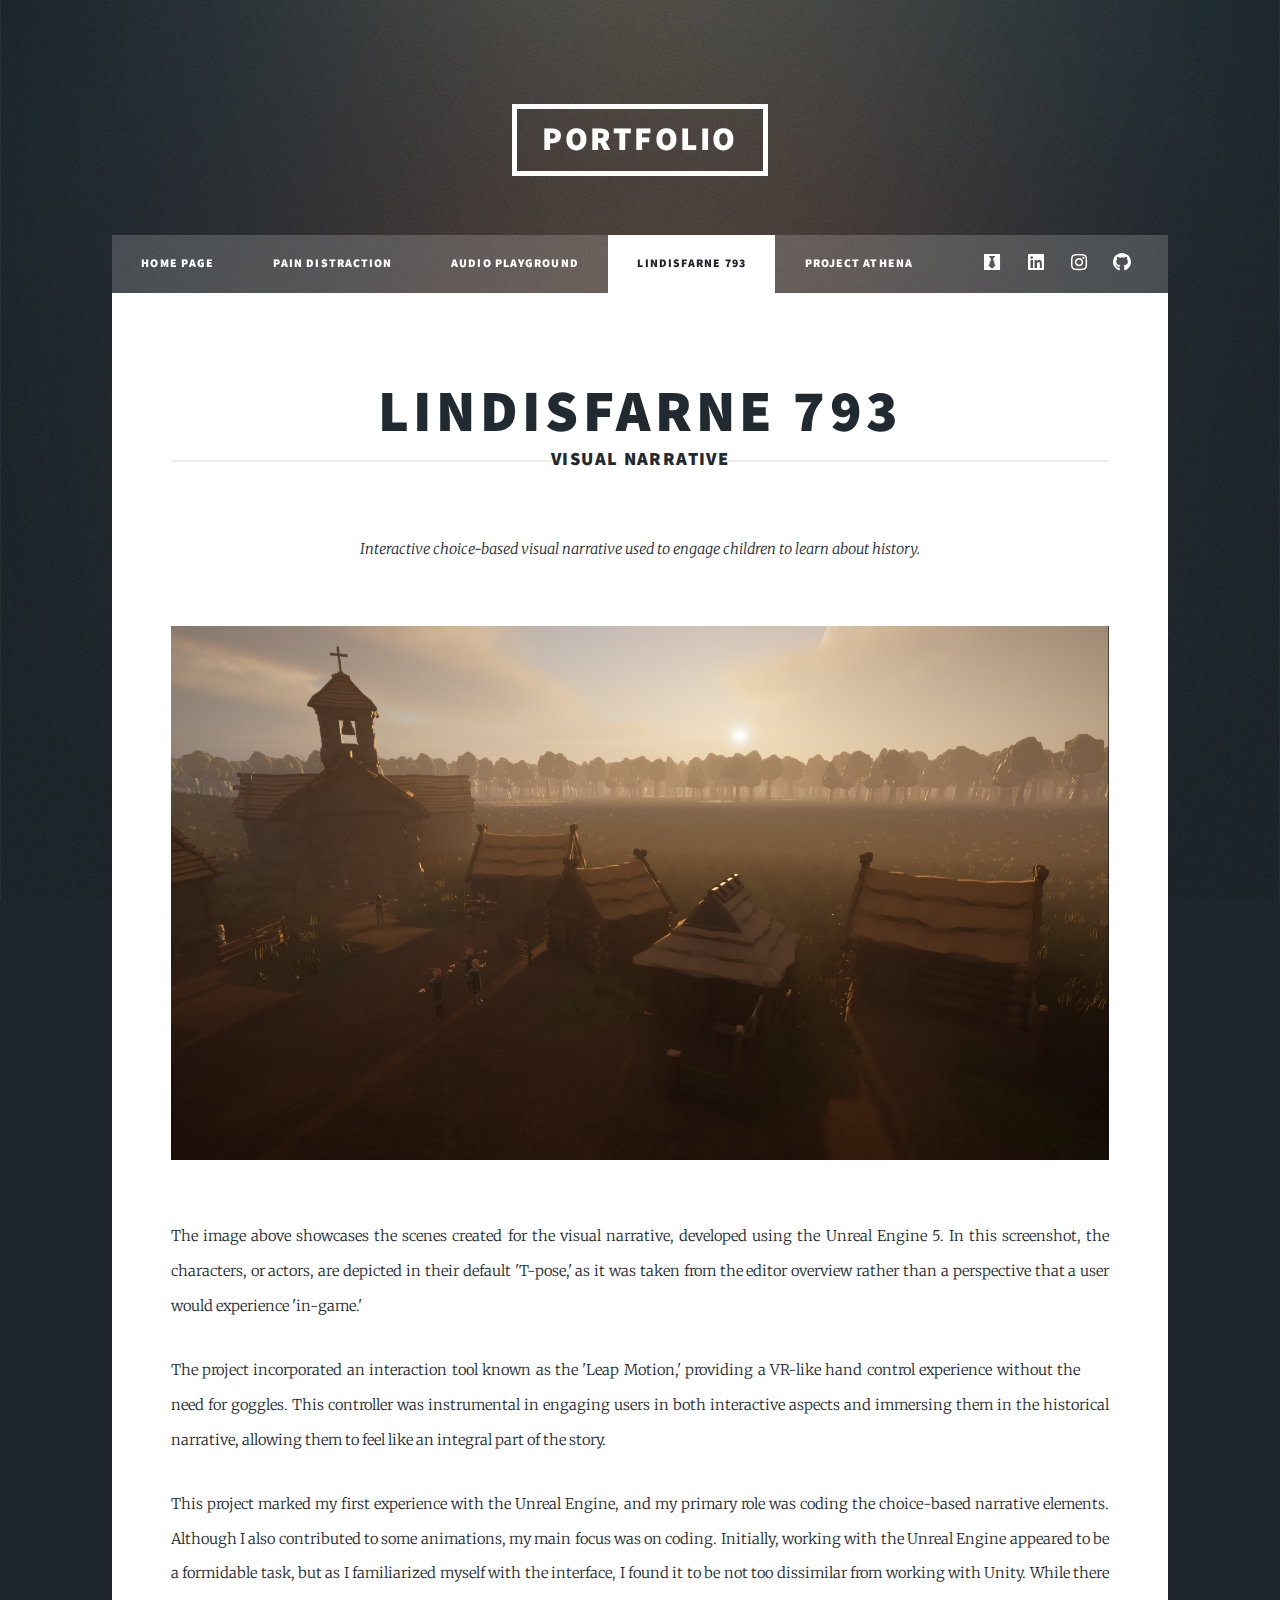
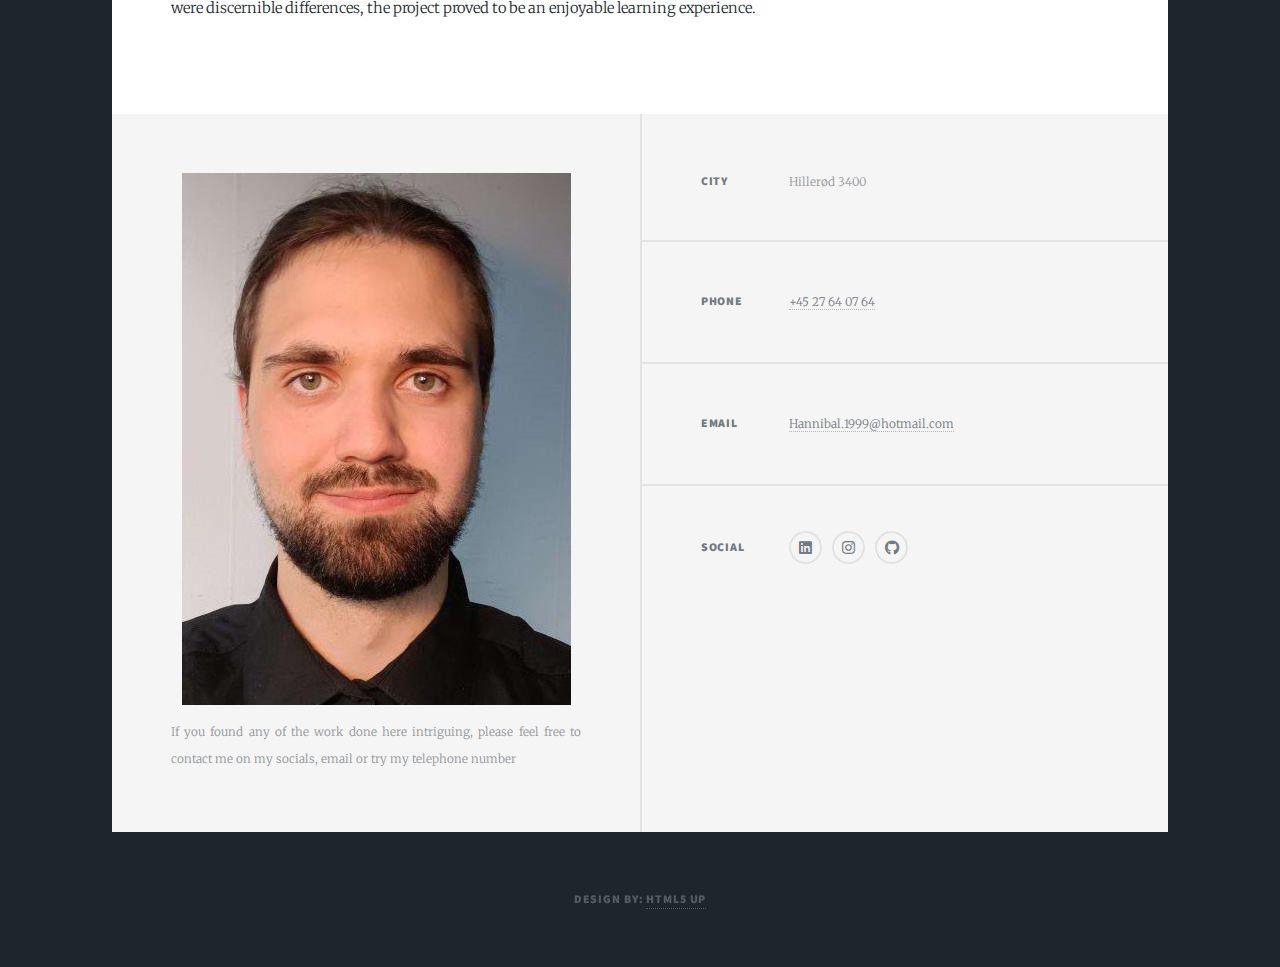
==== Lindisfarne 793.html @ 5fde476d "Add files via upload" ====
<!DOCTYPE HTML>
<!--
	Massively by HTML5 UP
	html5up.net | @ajlkn
	Free for personal and commercial use under the CCA 3.0 license (html5up.net/license)
-->
<html>
	<head>
		<title>Lindisfarne 793</title>
		<meta charset="utf-8" />
		<meta name="viewport" content="width=device-width, initial-scale=1, user-scalable=no" />
		<link rel="stylesheet" href="assets/css/main.css" />
		<noscript><link rel="stylesheet" href="assets/css/noscript.css" /></noscript>
	</head>
	<body class="is-preload">

		<!-- Wrapper -->
			<div id="wrapper">

				<!-- Header -->
					<header id="header">
						<a href="index.html" class="logo">Portfolio</a>
					</header>

				<!-- Nav -->
					<nav id="nav">
						<ul class="links">
							<li><a href="index.html">Home Page</a></li>
							<li><a href="PainDistractoin.html">Pain Distraction</a></li>
							<li><a href="AudioPlayground.html">Audio Playground</a></li>
							<li class="active"><a href="Lindisfarne 793.html">Lindisfarne 793</a></li>
							<li><a href="Project Athena.html">Project Athena</a></li>
						</ul>
						<ul class="icons">
							<li><a href="#contact" class="icon brands fa-black-tie"><span target="_blank" class="label">GitHub</span></a></li>
							<li><a href="https://www.linkedin.com/in/hannibal-poulsen-650199152/" class="icon brands fa-linkedin"><span target="_blank" class="label">Linkedin</span></a></li>
							<li><a href="https://www.instagram.com/hakkeboeffen/" target="_blank" class="icon brands fa-instagram"><span class="label">Instagram</span></a></li>
							<li><a href="https://github.com/Hpouls?tab=repositories" class="icon brands fa-github"><span target="_blank" class="label">GitHub</span></a></li>
						</ul>
					</nav>

				<!-- Main -->
					<div id="main">

						<!-- Post -->
							<section class="post">
								<header class="major">
									<h1>Lindisfarne 793</h1>
									<span class="date"><h3>Visual narrative</h3></span>
									<p>
										Interactive choice-based visual narrative used to engage children to learn about history.
									</p>
								</header>
								<div class="image main"><img src="images/LindisfarneRaid/Completed environment (1).png" alt="" /></div>
								<p>
									The image above showcases the scenes created for the visual narrative, developed using the Unreal Engine 5. 
									In this screenshot, the characters, or actors, are depicted in their default 'T-pose,' as it was taken from the editor overview 
									rather than a perspective that a user would experience 'in-game.'
								</p>
								<p>
									<a class="image right"><img src="video/Lindisfarne/LindisfarneGIF.gif" alt="" /></a>
									The project incorporated an interaction tool known as the 'Leap Motion,' providing a VR-like hand control experience without the need for goggles. 
									This controller was instrumental in engaging users in both interactive aspects and immersing them in the historical narrative, 
									allowing them to feel like an integral part of the story.

								</p>
								<p>
									This project marked my first experience with the Unreal Engine, and my primary role was coding the choice-based narrative elements. 
									Although I also contributed to some animations, my main focus was on coding. Initially, working with the Unreal Engine appeared to be a 
									formidable task, but as I familiarized myself with the interface, I found it to be not too dissimilar from working with Unity. 
									While there were discernible differences, the project proved to be an enjoyable learning experience.
								</p>
							</section>

					</div>

					<!-- Footer -->
					<footer id="footer">
						<section>
							<div class="align-center"><img src="images/Face/MaFace.jpg"></div>
							<p>If you found any of the work done here intriguing, please feel free to contact me on my socials, email or try my telephone number</p>
						</section>
						<section class="split contact" id="contact">
							<section class="alt">
								<h3>City</h3>
								<p>Hillerød 3400</p>
							</section>
							<section>
								<h3>Phone</h3>
								<p><a href="#">+45 27 64 07 64</a></p>
							</section>
							<section>
								<h3>Email</h3>
								<p><a href="#">Hannibal.1999@hotmail.com</a></p>
							</section>
							<section>
								<h3>Social</h3>
								<ul class="icons alt">
									<li><a href="https://www.linkedin.com/in/hannibal-poulsen-650199152/" class="icon brands fa-linkedin"><span target="_blank" class="label">Linkedin</span></a></li>
									<li><a href="https://www.instagram.com/hakkeboeffen/" target="_blank" class="icon brands fa-instagram"><span class="label">Instagram</span></a></li>
									<li><a href="https://github.com/Hpouls?tab=repositories" class="icon brands fa-github"><span target="_blank" class="label">GitHub</span></a></li>
								</ul>
							</section>
						</section>
					</footer>

				<!-- Copyright -->
					<div id="copyright">
						<ul><li>Design by: <a href="https://html5up.net">HTML5 UP</a></li></ul>
					</div>

			</div>

		<!-- Scripts -->
			<script src="assets/js/jquery.min.js"></script>
			<script src="assets/js/jquery.scrollex.min.js"></script>
			<script src="assets/js/jquery.scrolly.min.js"></script>
			<script src="assets/js/browser.min.js"></script>
			<script src="assets/js/breakpoints.min.js"></script>
			<script src="assets/js/util.js"></script>
			<script src="assets/js/main.js"></script>

	</body>
</html>
---- assets/css/main.css ----
@import url(fontawesome-all.min.css);
@import url("https://fonts.googleapis.com/css?family=Merriweather:300,700,300italic,700italic|Source+Sans+Pro:900");

/*
	Massively by HTML5 UP
	html5up.net | @ajlkn
	Free for personal and commercial use under the CCA 3.0 license (html5up.net/license)
*/

html, body, div, span, applet, object,
iframe, h1, h2, h3, h4, h5, h6, p, blockquote,
pre, a, abbr, acronym, address, big, cite,
code, del, dfn, em, img, ins, kbd, q, s, samp,
small, strike, strong, sub, sup, tt, var, b,
u, i, center, dl, dt, dd, ol, ul, li, fieldset,
form, label, legend, table, caption, tbody,
tfoot, thead, tr, th, td, article, aside,
canvas, details, embed, figure, figcaption,
footer, header, hgroup, menu, nav, output, ruby,
section, summary, time, mark, audio, video {
	margin: 0;
	padding: 0;
	border: 0;
	font-size: 100%;
	font: inherit;
	vertical-align: baseline;}

article, aside, details, figcaption, figure,
footer, header, hgroup, menu, nav, section {
	display: block;}

body {
	line-height: 1;
}

ol, ul {
	list-style: none;
}

blockquote, q {
	quotes: none;
}

	blockquote:before, blockquote:after, q:before, q:after {
		content: '';
		content: none;
	}

table {
	border-collapse: collapse;
	border-spacing: 0;
}

body {
	-webkit-text-size-adjust: none;
}

mark {
	background-color: transparent;
	color: inherit;
}

input::-moz-focus-inner {
	border: 0;
	padding: 0;
}

input, select, textarea {
	-moz-appearance: none;
	-webkit-appearance: none;
	-ms-appearance: none;
	appearance: none;
}

/* Basic */

	@-ms-viewport {
		width: device-width;
	}

	body {
		-ms-overflow-style: scrollbar;
	}

	@media screen and (max-width: 480px) {

		html, body {
			min-width: 320px;
		}

	}

	html {
		box-sizing: border-box;
	}

	*, *:before, *:after {
		box-sizing: inherit;
	}

	body {
		background-color: #1e252d;
	}

		body.is-preload *, body.is-preload *:before, body.is-preload *:after {
			-moz-animation: none !important;
			-webkit-animation: none !important;
			-ms-animation: none !important;
			animation: none !important;
			-moz-transition: none !important;
			-webkit-transition: none !important;
			-ms-transition: none !important;
			transition: none !important;
		}

/* Type */

	html {
		font-size: 16pt;
	}

		@media screen and (max-width: 1680px) {

			html {
				font-size: 12pt;
			}

		}

		@media screen and (max-width: 1280px) {

			html {
				font-size: 11pt;
			}

		}

		@media screen and (max-width: 360px) {

			html {
				font-size: 10pt;
			}

		}

	body {
		color: #212931;
	}

	body, input, select, textarea {
		font-family: "Merriweather", Georgia, serif;
		font-weight: 300;
		font-size: 1rem;
		line-height: 2.375;
	}

	a {
		-moz-transition: color 0.2s ease-in-out, background-color 0.2s ease-in-out, border-color 0.2s ease-in-out, box-shadow 0.2s ease-in-out;
		-webkit-transition: color 0.2s ease-in-out, background-color 0.2s ease-in-out, border-color 0.2s ease-in-out, box-shadow 0.2s ease-in-out;
		-ms-transition: color 0.2s ease-in-out, background-color 0.2s ease-in-out, border-color 0.2s ease-in-out, box-shadow 0.2s ease-in-out;
		transition: color 0.2s ease-in-out, background-color 0.2s ease-in-out, border-color 0.2s ease-in-out, box-shadow 0.2s ease-in-out;
		border-bottom: dotted 1px;
		text-decoration: none;
	}

		a:hover {
			border-bottom-color: transparent;
		}

	strong, b {
		font-weight: 600;
	}

	em, i {
		font-style: italic;
	}

	p {
		text-align: justify;
		margin: 0 0 2rem 0;
	}

	h1, h2, h3, h4, h5, h6 {
		font-family: "Source Sans Pro", Helvetica, sans-serif;
		font-weight: 900;
		line-height: 1.5;
		letter-spacing: 0.075em;
		text-transform: uppercase;
		margin: 0 0 1rem 0;
	}

		h1 a, h2 a, h3 a, h4 a, h5 a, h6 a {
			border-bottom: 0;
			color: inherit;
			text-decoration: none;
		}

	h1 {
		font-size: 4rem;
		line-height: 1.1;
		margin: 0 0 2rem 0;
	}

	h2 {
		font-size: 1.75rem;
		line-height: 1.3;
		margin: 0 0 1.5rem 0;
	}

	h3 {
		font-size: 1.25rem;
		margin: 0 0 1.5rem 0;
	}

	h4 {
		font-size: 1rem;
	}

	h5 {
		font-size: 0.9rem;
	}

	h6 {
		font-size: 0.8rem;
	}

	sub {
		font-size: 0.8rem;
		position: relative;
		top: 0.5rem;
	}

	sup {
		font-size: 0.8rem;
		position: relative;
		top: -0.5rem;
	}

	blockquote {
		border-left: solid 4px;
		font-style: italic;
		margin: 0 0 2rem 0;
		padding: 0.5rem 0 0.5rem 2rem;
	}

	code {
		border: solid 2px;
		font-family: "Courier New", monospace;
		font-size: 0.9rem;
		margin: 0 0.25rem;
		padding: 0.25rem 0.65rem;
	}

	pre {
		-webkit-overflow-scrolling: touch;
		font-family: "Courier New", monospace;
		font-size: 0.9rem;
		margin: 0 0 2rem 0;
	}

		pre code {
			display: block;
			line-height: 1.75;
			padding: 1rem 1.5rem;
			overflow-x: auto;
		}

	hr {
		border: 0;
		border-bottom: solid 2px;
		margin: 3rem 0;
	}

		hr.major {
			margin: 5rem 0;
		}

	.align-left {
		text-align: left;
	}

	.align-center {
		text-align: center;
	}

	.align-right {
		text-align: right;
	}

	input, select, textarea {
		color: #212931;
	}

	a {
		color: #212931;
		border-bottom-color: rgba(33, 41, 49, 0.5);
	}

		a:hover {
			border-bottom-color: transparent;
			color: #18bfef !important;
		}

	strong, b {
		color: #212931;
	}

	h1, h2, h3, h4, h5, h6 {
		color: #212931;
	}

	blockquote {
		border-left-color: #eeeeee;
	}

	code {
		background: rgba(220, 220, 220, 0.25);
		border-color: #eeeeee;
	}

	hr {
		border-bottom-color: #eeeeee;
	}

/* Row */

	.row {
		display: flex;
		flex-wrap: wrap;
		box-sizing: border-box;
		align-items: stretch;
	}

		.row > * {
			box-sizing: border-box;
		}

		.row.gtr-uniform > * > :last-child {
			margin-bottom: 0;
		}

		.row.aln-left {
			justify-content: flex-start;
		}

		.row.aln-center {
			justify-content: center;
		}

		.row.aln-right {
			justify-content: flex-end;
		}

		.row.aln-top {
			align-items: flex-start;
		}

		.row.aln-middle {
			align-items: center;
		}

		.row.aln-bottom {
			align-items: flex-end;
		}

		.row > .imp {
			order: -1;
		}

		.row > .col-1 {
			width: 8.33333%;
		}

		.row > .off-1 {
			margin-left: 8.33333%;
		}

		.row > .col-2 {
			width: 16.66667%;
		}

		.row > .off-2 {
			margin-left: 16.66667%;
		}

		.row > .col-3 {
			width: 25%;
		}

		.row > .off-3 {
			margin-left: 25%;
		}

		.row > .col-4 {
			width: 33.33333%;
		}

		.row > .off-4 {
			margin-left: 33.33333%;
		}

		.row > .col-5 {
			width: 41.66667%;
		}

		.row > .off-5 {
			margin-left: 41.66667%;
		}

		.row > .col-6 {
			width: 50%;
		}

		.row > .off-6 {
			margin-left: 50%;
		}

		.row > .col-7 {
			width: 58.33333%;
		}

		.row > .off-7 {
			margin-left: 58.33333%;
		}

		.row > .col-8 {
			width: 66.66667%;
		}

		.row > .off-8 {
			margin-left: 66.66667%;
		}

		.row > .col-9 {
			width: 75%;
		}

		.row > .off-9 {
			margin-left: 75%;
		}

		.row > .col-10 {
			width: 83.33333%;
		}

		.row > .off-10 {
			margin-left: 83.33333%;
		}

		.row > .col-11 {
			width: 91.66667%;
		}

		.row > .off-11 {
			margin-left: 91.66667%;
		}

		.row > .col-12 {
			width: 100%;
		}

		.row > .off-12 {
			margin-left: 100%;
		}

		.row.gtr-0 {
			margin-top: 0;
			margin-left: 0rem;
		}

			.row.gtr-0 > * {
				padding: 0 0 0 0rem;
			}

			.row.gtr-0.gtr-uniform {
				margin-top: 0rem;
			}

				.row.gtr-0.gtr-uniform > * {
					padding-top: 0rem;
				}

		.row.gtr-25 {
			margin-top: 0;
			margin-left: -0.375rem;
		}

			.row.gtr-25 > * {
				padding: 0 0 0 0.375rem;
			}

			.row.gtr-25.gtr-uniform {
				margin-top: -0.375rem;
			}

				.row.gtr-25.gtr-uniform > * {
					padding-top: 0.375rem;
				}

		.row.gtr-50 {
			margin-top: 0;
			margin-left: -0.75rem;
		}

			.row.gtr-50 > * {
				padding: 0 0 0 0.75rem;
			}

			.row.gtr-50.gtr-uniform {
				margin-top: -0.75rem;
			}

				.row.gtr-50.gtr-uniform > * {
					padding-top: 0.75rem;
				}

		.row {
			margin-top: 0;
			margin-left: -1.5rem;
		}

			.row > * {
				padding: 0 0 0 1.5rem;
			}

			.row.gtr-uniform {
				margin-top: -1.5rem;
			}

				.row.gtr-uniform > * {
					padding-top: 1.5rem;
				}

		.row.gtr-150 {
			margin-top: 0;
			margin-left: -2.25rem;
		}

			.row.gtr-150 > * {
				padding: 0 0 0 2.25rem;
			}

			.row.gtr-150.gtr-uniform {
				margin-top: -2.25rem;
			}

				.row.gtr-150.gtr-uniform > * {
					padding-top: 2.25rem;
				}

		.row.gtr-200 {
			margin-top: 0;
			margin-left: -3rem;
		}

			.row.gtr-200 > * {
				padding: 0 0 0 3rem;
			}

			.row.gtr-200.gtr-uniform {
				margin-top: -3rem;
			}

				.row.gtr-200.gtr-uniform > * {
					padding-top: 3rem;
				}

		@media screen and (max-width: 1680px) {

			.row {
				display: flex;
				flex-wrap: wrap;
				box-sizing: border-box;
				align-items: stretch;
			}

				.row > * {
					box-sizing: border-box;
				}

				.row.gtr-uniform > * > :last-child {
					margin-bottom: 0;
				}

				.row.aln-left {
					justify-content: flex-start;
				}

				.row.aln-center {
					justify-content: center;
				}

				.row.aln-right {
					justify-content: flex-end;
				}

				.row.aln-top {
					align-items: flex-start;
				}

				.row.aln-middle {
					align-items: center;
				}

				.row.aln-bottom {
					align-items: flex-end;
				}

				.row > .imp-xlarge {
					order: -1;
				}

				.row > .col-1-xlarge {
					width: 8.33333%;
				}

				.row > .off-1-xlarge {
					margin-left: 8.33333%;
				}

				.row > .col-2-xlarge {
					width: 16.66667%;
				}

				.row > .off-2-xlarge {
					margin-left: 16.66667%;
				}

				.row > .col-3-xlarge {
					width: 25%;
				}

				.row > .off-3-xlarge {
					margin-left: 25%;
				}

				.row > .col-4-xlarge {
					width: 33.33333%;
				}

				.row > .off-4-xlarge {
					margin-left: 33.33333%;
				}

				.row > .col-5-xlarge {
					width: 41.66667%;
				}

				.row > .off-5-xlarge {
					margin-left: 41.66667%;
				}

				.row > .col-6-xlarge {
					width: 50%;
				}

				.row > .off-6-xlarge {
					margin-left: 50%;
				}

				.row > .col-7-xlarge {
					width: 58.33333%;
				}

				.row > .off-7-xlarge {
					margin-left: 58.33333%;
				}

				.row > .col-8-xlarge {
					width: 66.66667%;
				}

				.row > .off-8-xlarge {
					margin-left: 66.66667%;
				}

				.row > .col-9-xlarge {
					width: 75%;
				}

				.row > .off-9-xlarge {
					margin-left: 75%;
				}

				.row > .col-10-xlarge {
					width: 83.33333%;
				}

				.row > .off-10-xlarge {
					margin-left: 83.33333%;
				}

				.row > .col-11-xlarge {
					width: 91.66667%;
				}

				.row > .off-11-xlarge {
					margin-left: 91.66667%;
				}

				.row > .col-12-xlarge {
					width: 100%;
				}

				.row > .off-12-xlarge {
					margin-left: 100%;
				}

				.row.gtr-0 {
					margin-top: 0;
					margin-left: 0rem;
				}

					.row.gtr-0 > * {
						padding: 0 0 0 0rem;
					}

					.row.gtr-0.gtr-uniform {
						margin-top: 0rem;
					}

						.row.gtr-0.gtr-uniform > * {
							padding-top: 0rem;
						}

				.row.gtr-25 {
					margin-top: 0;
					margin-left: -0.375rem;
				}

					.row.gtr-25 > * {
						padding: 0 0 0 0.375rem;
					}

					.row.gtr-25.gtr-uniform {
						margin-top: -0.375rem;
					}

						.row.gtr-25.gtr-uniform > * {
							padding-top: 0.375rem;
						}

				.row.gtr-50 {
					margin-top: 0;
					margin-left: -0.75rem;
				}

					.row.gtr-50 > * {
						padding: 0 0 0 0.75rem;
					}

					.row.gtr-50.gtr-uniform {
						margin-top: -0.75rem;
					}

						.row.gtr-50.gtr-uniform > * {
							padding-top: 0.75rem;
						}

				.row {
					margin-top: 0;
					margin-left: -1.5rem;
				}

					.row > * {
						padding: 0 0 0 1.5rem;
					}

					.row.gtr-uniform {
						margin-top: -1.5rem;
					}

						.row.gtr-uniform > * {
							padding-top: 1.5rem;
						}

				.row.gtr-150 {
					margin-top: 0;
					margin-left: -2.25rem;
				}

					.row.gtr-150 > * {
						padding: 0 0 0 2.25rem;
					}

					.row.gtr-150.gtr-uniform {
						margin-top: -2.25rem;
					}

						.row.gtr-150.gtr-uniform > * {
							padding-top: 2.25rem;
						}

				.row.gtr-200 {
					margin-top: 0;
					margin-left: -3rem;
				}

					.row.gtr-200 > * {
						padding: 0 0 0 3rem;
					}

					.row.gtr-200.gtr-uniform {
						margin-top: -3rem;
					}

						.row.gtr-200.gtr-uniform > * {
							padding-top: 3rem;
						}

		}

		@media screen and (max-width: 1280px) {

			.row {
				display: flex;
				flex-wrap: wrap;
				box-sizing: border-box;
				align-items: stretch;
			}

				.row > * {
					box-sizing: border-box;
				}

				.row.gtr-uniform > * > :last-child {
					margin-bottom: 0;
				}

				.row.aln-left {
					justify-content: flex-start;
				}

				.row.aln-center {
					justify-content: center;
				}

				.row.aln-right {
					justify-content: flex-end;
				}

				.row.aln-top {
					align-items: flex-start;
				}

				.row.aln-middle {
					align-items: center;
				}

				.row.aln-bottom {
					align-items: flex-end;
				}

				.row > .imp-large {
					order: -1;
				}

				.row > .col-1-large {
					width: 8.33333%;
				}

				.row > .off-1-large {
					margin-left: 8.33333%;
				}

				.row > .col-2-large {
					width: 16.66667%;
				}

				.row > .off-2-large {
					margin-left: 16.66667%;
				}

				.row > .col-3-large {
					width: 25%;
				}

				.row > .off-3-large {
					margin-left: 25%;
				}

				.row > .col-4-large {
					width: 33.33333%;
				}

				.row > .off-4-large {
					margin-left: 33.33333%;
				}

				.row > .col-5-large {
					width: 41.66667%;
				}

				.row > .off-5-large {
					margin-left: 41.66667%;
				}

				.row > .col-6-large {
					width: 50%;
				}

				.row > .off-6-large {
					margin-left: 50%;
				}

				.row > .col-7-large {
					width: 58.33333%;
				}

				.row > .off-7-large {
					margin-left: 58.33333%;
				}

				.row > .col-8-large {
					width: 66.66667%;
				}

				.row > .off-8-large {
					margin-left: 66.66667%;
				}

				.row > .col-9-large {
					width: 75%;
				}

				.row > .off-9-large {
					margin-left: 75%;
				}

				.row > .col-10-large {
					width: 83.33333%;
				}

				.row > .off-10-large {
					margin-left: 83.33333%;
				}

				.row > .col-11-large {
					width: 91.66667%;
				}

				.row > .off-11-large {
					margin-left: 91.66667%;
				}

				.row > .col-12-large {
					width: 100%;
				}

				.row > .off-12-large {
					margin-left: 100%;
				}

				.row.gtr-0 {
					margin-top: 0;
					margin-left: 0rem;
				}

					.row.gtr-0 > * {
						padding: 0 0 0 0rem;
					}

					.row.gtr-0.gtr-uniform {
						margin-top: 0rem;
					}

						.row.gtr-0.gtr-uniform > * {
							padding-top: 0rem;
						}

				.row.gtr-25 {
					margin-top: 0;
					margin-left: -0.375rem;
				}

					.row.gtr-25 > * {
						padding: 0 0 0 0.375rem;
					}

					.row.gtr-25.gtr-uniform {
						margin-top: -0.375rem;
					}

						.row.gtr-25.gtr-uniform > * {
							padding-top: 0.375rem;
						}

				.row.gtr-50 {
					margin-top: 0;
					margin-left: -0.75rem;
				}

					.row.gtr-50 > * {
						padding: 0 0 0 0.75rem;
					}

					.row.gtr-50.gtr-uniform {
						margin-top: -0.75rem;
					}

						.row.gtr-50.gtr-uniform > * {
							padding-top: 0.75rem;
						}

				.row {
					margin-top: 0;
					margin-left: -1.5rem;
				}

					.row > * {
						padding: 0 0 0 1.5rem;
					}

					.row.gtr-uniform {
						margin-top: -1.5rem;
					}

						.row.gtr-uniform > * {
							padding-top: 1.5rem;
						}

				.row.gtr-150 {
					margin-top: 0;
					margin-left: -2.25rem;
				}

					.row.gtr-150 > * {
						padding: 0 0 0 2.25rem;
					}

					.row.gtr-150.gtr-uniform {
						margin-top: -2.25rem;
					}

						.row.gtr-150.gtr-uniform > * {
							padding-top: 2.25rem;
						}

				.row.gtr-200 {
					margin-top: 0;
					margin-left: -3rem;
				}

					.row.gtr-200 > * {
						padding: 0 0 0 3rem;
					}

					.row.gtr-200.gtr-uniform {
						margin-top: -3rem;
					}

						.row.gtr-200.gtr-uniform > * {
							padding-top: 3rem;
						}

		}

		@media screen and (max-width: 980px) {

			.row {
				display: flex;
				flex-wrap: wrap;
				box-sizing: border-box;
				align-items: stretch;
			}

				.row > * {
					box-sizing: border-box;
				}

				.row.gtr-uniform > * > :last-child {
					margin-bottom: 0;
				}

				.row.aln-left {
					justify-content: flex-start;
				}

				.row.aln-center {
					justify-content: center;
				}

				.row.aln-right {
					justify-content: flex-end;
				}

				.row.aln-top {
					align-items: flex-start;
				}

				.row.aln-middle {
					align-items: center;
				}

				.row.aln-bottom {
					align-items: flex-end;
				}

				.row > .imp-medium {
					order: -1;
				}

				.row > .col-1-medium {
					width: 8.33333%;
				}

				.row > .off-1-medium {
					margin-left: 8.33333%;
				}

				.row > .col-2-medium {
					width: 16.66667%;
				}

				.row > .off-2-medium {
					margin-left: 16.66667%;
				}

				.row > .col-3-medium {
					width: 25%;
				}

				.row > .off-3-medium {
					margin-left: 25%;
				}

				.row > .col-4-medium {
					width: 33.33333%;
				}

				.row > .off-4-medium {
					margin-left: 33.33333%;
				}

				.row > .col-5-medium {
					width: 41.66667%;
				}

				.row > .off-5-medium {
					margin-left: 41.66667%;
				}

				.row > .col-6-medium {
					width: 50%;
				}

				.row > .off-6-medium {
					margin-left: 50%;
				}

				.row > .col-7-medium {
					width: 58.33333%;
				}

				.row > .off-7-medium {
					margin-left: 58.33333%;
				}

				.row > .col-8-medium {
					width: 66.66667%;
				}

				.row > .off-8-medium {
					margin-left: 66.66667%;
				}

				.row > .col-9-medium {
					width: 75%;
				}

				.row > .off-9-medium {
					margin-left: 75%;
				}

				.row > .col-10-medium {
					width: 83.33333%;
				}

				.row > .off-10-medium {
					margin-left: 83.33333%;
				}

				.row > .col-11-medium {
					width: 91.66667%;
				}

				.row > .off-11-medium {
					margin-left: 91.66667%;
				}

				.row > .col-12-medium {
					width: 100%;
				}

				.row > .off-12-medium {
					margin-left: 100%;
				}

				.row.gtr-0 {
					margin-top: 0;
					margin-left: 0rem;
				}

					.row.gtr-0 > * {
						padding: 0 0 0 0rem;
					}

					.row.gtr-0.gtr-uniform {
						margin-top: 0rem;
					}

						.row.gtr-0.gtr-uniform > * {
							padding-top: 0rem;
						}

				.row.gtr-25 {
					margin-top: 0;
					margin-left: -0.375rem;
				}

					.row.gtr-25 > * {
						padding: 0 0 0 0.375rem;
					}

					.row.gtr-25.gtr-uniform {
						margin-top: -0.375rem;
					}

						.row.gtr-25.gtr-uniform > * {
							padding-top: 0.375rem;
						}

				.row.gtr-50 {
					margin-top: 0;
					margin-left: -0.75rem;
				}

					.row.gtr-50 > * {
						padding: 0 0 0 0.75rem;
					}

					.row.gtr-50.gtr-uniform {
						margin-top: -0.75rem;
					}

						.row.gtr-50.gtr-uniform > * {
							padding-top: 0.75rem;
						}

				.row {
					margin-top: 0;
					margin-left: -1.5rem;
				}

					.row > * {
						padding: 0 0 0 1.5rem;
					}

					.row.gtr-uniform {
						margin-top: -1.5rem;
					}

						.row.gtr-uniform > * {
							padding-top: 1.5rem;
						}

				.row.gtr-150 {
					margin-top: 0;
					margin-left: -2.25rem;
				}

					.row.gtr-150 > * {
						padding: 0 0 0 2.25rem;
					}

					.row.gtr-150.gtr-uniform {
						margin-top: -2.25rem;
					}

						.row.gtr-150.gtr-uniform > * {
							padding-top: 2.25rem;
						}

				.row.gtr-200 {
					margin-top: 0;
					margin-left: -3rem;
				}

					.row.gtr-200 > * {
						padding: 0 0 0 3rem;
					}

					.row.gtr-200.gtr-uniform {
						margin-top: -3rem;
					}

						.row.gtr-200.gtr-uniform > * {
							padding-top: 3rem;
						}

		}

		@media screen and (max-width: 736px) {

			.row {
				display: flex;
				flex-wrap: wrap;
				box-sizing: border-box;
				align-items: stretch;
			}

				.row > * {
					box-sizing: border-box;
				}

				.row.gtr-uniform > * > :last-child {
					margin-bottom: 0;
				}

				.row.aln-left {
					justify-content: flex-start;
				}

				.row.aln-center {
					justify-content: center;
				}

				.row.aln-right {
					justify-content: flex-end;
				}

				.row.aln-top {
					align-items: flex-start;
				}

				.row.aln-middle {
					align-items: center;
				}

				.row.aln-bottom {
					align-items: flex-end;
				}

				.row > .imp-small {
					order: -1;
				}

				.row > .col-1-small {
					width: 8.33333%;
				}

				.row > .off-1-small {
					margin-left: 8.33333%;
				}

				.row > .col-2-small {
					width: 16.66667%;
				}

				.row > .off-2-small {
					margin-left: 16.66667%;
				}

				.row > .col-3-small {
					width: 25%;
				}

				.row > .off-3-small {
					margin-left: 25%;
				}

				.row > .col-4-small {
					width: 33.33333%;
				}

				.row > .off-4-small {
					margin-left: 33.33333%;
				}

				.row > .col-5-small {
					width: 41.66667%;
				}

				.row > .off-5-small {
					margin-left: 41.66667%;
				}

				.row > .col-6-small {
					width: 50%;
				}

				.row > .off-6-small {
					margin-left: 50%;
				}

				.row > .col-7-small {
					width: 58.33333%;
				}

				.row > .off-7-small {
					margin-left: 58.33333%;
				}

				.row > .col-8-small {
					width: 66.66667%;
				}

				.row > .off-8-small {
					margin-left: 66.66667%;
				}

				.row > .col-9-small {
					width: 75%;
				}

				.row > .off-9-small {
					margin-left: 75%;
				}

				.row > .col-10-small {
					width: 83.33333%;
				}

				.row > .off-10-small {
					margin-left: 83.33333%;
				}

				.row > .col-11-small {
					width: 91.66667%;
				}

				.row > .off-11-small {
					margin-left: 91.66667%;
				}

				.row > .col-12-small {
					width: 100%;
				}

				.row > .off-12-small {
					margin-left: 100%;
				}

				.row.gtr-0 {
					margin-top: 0;
					margin-left: 0rem;
				}

					.row.gtr-0 > * {
						padding: 0 0 0 0rem;
					}

					.row.gtr-0.gtr-uniform {
						margin-top: 0rem;
					}

						.row.gtr-0.gtr-uniform > * {
							padding-top: 0rem;
						}

				.row.gtr-25 {
					margin-top: 0;
					margin-left: -0.375rem;
				}

					.row.gtr-25 > * {
						padding: 0 0 0 0.375rem;
					}

					.row.gtr-25.gtr-uniform {
						margin-top: -0.375rem;
					}

						.row.gtr-25.gtr-uniform > * {
							padding-top: 0.375rem;
						}

				.row.gtr-50 {
					margin-top: 0;
					margin-left: -0.75rem;
				}

					.row.gtr-50 > * {
						padding: 0 0 0 0.75rem;
					}

					.row.gtr-50.gtr-uniform {
						margin-top: -0.75rem;
					}

						.row.gtr-50.gtr-uniform > * {
							padding-top: 0.75rem;
						}

				.row {
					margin-top: 0;
					margin-left: -1.5rem;
				}

					.row > * {
						padding: 0 0 0 1.5rem;
					}

					.row.gtr-uniform {
						margin-top: -1.5rem;
					}

						.row.gtr-uniform > * {
							padding-top: 1.5rem;
						}

				.row.gtr-150 {
					margin-top: 0;
					margin-left: -2.25rem;
				}

					.row.gtr-150 > * {
						padding: 0 0 0 2.25rem;
					}

					.row.gtr-150.gtr-uniform {
						margin-top: -2.25rem;
					}

						.row.gtr-150.gtr-uniform > * {
							padding-top: 2.25rem;
						}

				.row.gtr-200 {
					margin-top: 0;
					margin-left: -3rem;
				}

					.row.gtr-200 > * {
						padding: 0 0 0 3rem;
					}

					.row.gtr-200.gtr-uniform {
						margin-top: -3rem;
					}

						.row.gtr-200.gtr-uniform > * {
							padding-top: 3rem;
						}

		}

		@media screen and (max-width: 480px) {

			.row {
				display: flex;
				flex-wrap: wrap;
				box-sizing: border-box;
				align-items: stretch;
			}

				.row > * {
					box-sizing: border-box;
				}

				.row.gtr-uniform > * > :last-child {
					margin-bottom: 0;
				}

				.row.aln-left {
					justify-content: flex-start;
				}

				.row.aln-center {
					justify-content: center;
				}

				.row.aln-right {
					justify-content: flex-end;
				}

				.row.aln-top {
					align-items: flex-start;
				}

				.row.aln-middle {
					align-items: center;
				}

				.row.aln-bottom {
					align-items: flex-end;
				}

				.row > .imp-xsmall {
					order: -1;
				}

				.row > .col-1-xsmall {
					width: 8.33333%;
				}

				.row > .off-1-xsmall {
					margin-left: 8.33333%;
				}

				.row > .col-2-xsmall {
					width: 16.66667%;
				}

				.row > .off-2-xsmall {
					margin-left: 16.66667%;
				}

				.row > .col-3-xsmall {
					width: 25%;
				}

				.row > .off-3-xsmall {
					margin-left: 25%;
				}

				.row > .col-4-xsmall {
					width: 33.33333%;
				}

				.row > .off-4-xsmall {
					margin-left: 33.33333%;
				}

				.row > .col-5-xsmall {
					width: 41.66667%;
				}

				.row > .off-5-xsmall {
					margin-left: 41.66667%;
				}

				.row > .col-6-xsmall {
					width: 50%;
				}

				.row > .off-6-xsmall {
					margin-left: 50%;
				}

				.row > .col-7-xsmall {
					width: 58.33333%;
				}

				.row > .off-7-xsmall {
					margin-left: 58.33333%;
				}

				.row > .col-8-xsmall {
					width: 66.66667%;
				}

				.row > .off-8-xsmall {
					margin-left: 66.66667%;
				}

				.row > .col-9-xsmall {
					width: 75%;
				}

				.row > .off-9-xsmall {
					margin-left: 75%;
				}

				.row > .col-10-xsmall {
					width: 83.33333%;
				}

				.row > .off-10-xsmall {
					margin-left: 83.33333%;
				}

				.row > .col-11-xsmall {
					width: 91.66667%;
				}

				.row > .off-11-xsmall {
					margin-left: 91.66667%;
				}

				.row > .col-12-xsmall {
					width: 100%;
				}

				.row > .off-12-xsmall {
					margin-left: 100%;
				}

				.row.gtr-0 {
					margin-top: 0;
					margin-left: 0rem;
				}

					.row.gtr-0 > * {
						padding: 0 0 0 0rem;
					}

					.row.gtr-0.gtr-uniform {
						margin-top: 0rem;
					}

						.row.gtr-0.gtr-uniform > * {
							padding-top: 0rem;
						}

				.row.gtr-25 {
					margin-top: 0;
					margin-left: -0.375rem;
				}

					.row.gtr-25 > * {
						padding: 0 0 0 0.375rem;
					}

					.row.gtr-25.gtr-uniform {
						margin-top: -0.375rem;
					}

						.row.gtr-25.gtr-uniform > * {
							padding-top: 0.375rem;
						}

				.row.gtr-50 {
					margin-top: 0;
					margin-left: -0.75rem;
				}

					.row.gtr-50 > * {
						padding: 0 0 0 0.75rem;
					}

					.row.gtr-50.gtr-uniform {
						margin-top: -0.75rem;
					}

						.row.gtr-50.gtr-uniform > * {
							padding-top: 0.75rem;
						}

				.row {
					margin-top: 0;
					margin-left: -1.5rem;
				}

					.row > * {
						padding: 0 0 0 1.5rem;
					}

					.row.gtr-uniform {
						margin-top: -1.5rem;
					}

						.row.gtr-uniform > * {
							padding-top: 1.5rem;
						}

				.row.gtr-150 {
					margin-top: 0;
					margin-left: -2.25rem;
				}

					.row.gtr-150 > * {
						padding: 0 0 0 2.25rem;
					}

					.row.gtr-150.gtr-uniform {
						margin-top: -2.25rem;
					}

						.row.gtr-150.gtr-uniform > * {
							padding-top: 2.25rem;
						}

				.row.gtr-200 {
					margin-top: 0;
					margin-left: -3rem;
				}

					.row.gtr-200 > * {
						padding: 0 0 0 3rem;
					}

					.row.gtr-200.gtr-uniform {
						margin-top: -3rem;
					}

						.row.gtr-200.gtr-uniform > * {
							padding-top: 3rem;
						}

		}

		@media screen and (max-width: 360px) {

			.row {
				display: flex;
				flex-wrap: wrap;
				box-sizing: border-box;
				align-items: stretch;
			}

				.row > * {
					box-sizing: border-box;
				}

				.row.gtr-uniform > * > :last-child {
					margin-bottom: 0;
				}

				.row.aln-left {
					justify-content: flex-start;
				}

				.row.aln-center {
					justify-content: center;
				}

				.row.aln-right {
					justify-content: flex-end;
				}

				.row.aln-top {
					align-items: flex-start;
				}

				.row.aln-middle {
					align-items: center;
				}

				.row.aln-bottom {
					align-items: flex-end;
				}

				.row > .imp-xxsmall {
					order: -1;
				}

				.row > .col-1-xxsmall {
					width: 8.33333%;
				}

				.row > .off-1-xxsmall {
					margin-left: 8.33333%;
				}

				.row > .col-2-xxsmall {
					width: 16.66667%;
				}

				.row > .off-2-xxsmall {
					margin-left: 16.66667%;
				}

				.row > .col-3-xxsmall {
					width: 25%;
				}

				.row > .off-3-xxsmall {
					margin-left: 25%;
				}

				.row > .col-4-xxsmall {
					width: 33.33333%;
				}

				.row > .off-4-xxsmall {
					margin-left: 33.33333%;
				}

				.row > .col-5-xxsmall {
					width: 41.66667%;
				}

				.row > .off-5-xxsmall {
					margin-left: 41.66667%;
				}

				.row > .col-6-xxsmall {
					width: 50%;
				}

				.row > .off-6-xxsmall {
					margin-left: 50%;
				}

				.row > .col-7-xxsmall {
					width: 58.33333%;
				}

				.row > .off-7-xxsmall {
					margin-left: 58.33333%;
				}

				.row > .col-8-xxsmall {
					width: 66.66667%;
				}

				.row > .off-8-xxsmall {
					margin-left: 66.66667%;
				}

				.row > .col-9-xxsmall {
					width: 75%;
				}

				.row > .off-9-xxsmall {
					margin-left: 75%;
				}

				.row > .col-10-xxsmall {
					width: 83.33333%;
				}

				.row > .off-10-xxsmall {
					margin-left: 83.33333%;
				}

				.row > .col-11-xxsmall {
					width: 91.66667%;
				}

				.row > .off-11-xxsmall {
					margin-left: 91.66667%;
				}

				.row > .col-12-xxsmall {
					width: 100%;
				}

				.row > .off-12-xxsmall {
					margin-left: 100%;
				}

				.row.gtr-0 {
					margin-top: 0;
					margin-left: 0rem;
				}

					.row.gtr-0 > * {
						padding: 0 0 0 0rem;
					}

					.row.gtr-0.gtr-uniform {
						margin-top: 0rem;
					}

						.row.gtr-0.gtr-uniform > * {
							padding-top: 0rem;
						}

				.row.gtr-25 {
					margin-top: 0;
					margin-left: -0.375rem;
				}

					.row.gtr-25 > * {
						padding: 0 0 0 0.375rem;
					}

					.row.gtr-25.gtr-uniform {
						margin-top: -0.375rem;
					}

						.row.gtr-25.gtr-uniform > * {
							padding-top: 0.375rem;
						}

				.row.gtr-50 {
					margin-top: 0;
					margin-left: -0.75rem;
				}

					.row.gtr-50 > * {
						padding: 0 0 0 0.75rem;
					}

					.row.gtr-50.gtr-uniform {
						margin-top: -0.75rem;
					}

						.row.gtr-50.gtr-uniform > * {
							padding-top: 0.75rem;
						}

				.row {
					margin-top: 0;
					margin-left: -1.5rem;
				}

					.row > * {
						padding: 0 0 0 1.5rem;
					}

					.row.gtr-uniform {
						margin-top: -1.5rem;
					}

						.row.gtr-uniform > * {
							padding-top: 1.5rem;
						}

				.row.gtr-150 {
					margin-top: 0;
					margin-left: -2.25rem;
				}

					.row.gtr-150 > * {
						padding: 0 0 0 2.25rem;
					}

					.row.gtr-150.gtr-uniform {
						margin-top: -2.25rem;
					}

						.row.gtr-150.gtr-uniform > * {
							padding-top: 2.25rem;
						}

				.row.gtr-200 {
					margin-top: 0;
					margin-left: -3rem;
				}

					.row.gtr-200 > * {
						padding: 0 0 0 3rem;
					}

					.row.gtr-200.gtr-uniform {
						margin-top: -3rem;
					}

						.row.gtr-200.gtr-uniform > * {
							padding-top: 3rem;
						}

		}

/* Box */

	.box {
		border: solid 2px;
		margin-bottom: 2rem;
		padding: 1.5rem;
	}

		.box > :last-child,
		.box > :last-child > :last-child,
		.box > :last-child > :last-child > :last-child {
			margin-bottom: 0;
		}

		.box.alt {
			border: 0;
			border-radius: 0;
			padding: 0;
		}

	.box {
		border-color: #eeeeee;
	}

/* Button */

	input[type="submit"],
	input[type="reset"],
	input[type="button"],
	button,
	.button {
		-moz-appearance: none;
		-webkit-appearance: none;
		-ms-appearance: none;
		appearance: none;
		-moz-transition: background-color 0.2s ease-in-out, box-shadow 0.2s ease-in-out, color 0.2s ease-in-out;
		-webkit-transition: background-color 0.2s ease-in-out, box-shadow 0.2s ease-in-out, color 0.2s ease-in-out;
		-ms-transition: background-color 0.2s ease-in-out, box-shadow 0.2s ease-in-out, color 0.2s ease-in-out;
		transition: background-color 0.2s ease-in-out, box-shadow 0.2s ease-in-out, color 0.2s ease-in-out;
		border: 0;
		border-radius: 0;
		cursor: pointer;
		display: inline-block;
		font-family: "Source Sans Pro", Helvetica, sans-serif;
		font-size: 0.8rem;
		font-weight: 900;
		letter-spacing: 0.075em;
		height: 3rem;
		line-height: 3rem;
		padding: 0 2rem;
		text-align: center;
		text-decoration: none;
		text-transform: uppercase;
		white-space: nowrap;
	}

		input[type="submit"].icon:before,
		input[type="reset"].icon:before,
		input[type="button"].icon:before,
		button.icon:before,
		.button.icon:before {
			margin-right: 0.5rem;
		}

		input[type="submit"].icon.solo,
		input[type="reset"].icon.solo,
		input[type="button"].icon.solo,
		button.icon.solo,
		.button.icon.solo {
			position: relative;
			width: 4rem;
			height: 4rem;
			line-height: 4rem;
			border-radius: 4rem;
			text-indent: 4rem;
			overflow: hidden;
			padding: 0;
			white-space: nowrap;
		}

			input[type="submit"].icon.solo:before,
			input[type="reset"].icon.solo:before,
			input[type="button"].icon.solo:before,
			button.icon.solo:before,
			.button.icon.solo:before {
				position: absolute;
				display: block;
				top: 0;
				left: 0;
				width: inherit;
				height: inherit;
				line-height: inherit;
				font-size: 1.25rem;
				margin-right: 0;
				text-align: center;
				text-indent: 0;
			}

		input[type="submit"].fit,
		input[type="reset"].fit,
		input[type="button"].fit,
		button.fit,
		.button.fit {
			width: 100%;
		}

		input[type="submit"].small,
		input[type="reset"].small,
		input[type="button"].small,
		button.small,
		.button.small {
			font-size: 0.7rem;
			height: 2.5rem;
			line-height: 2.5rem;
			padding: 0 1.5rem;
		}

		input[type="submit"].large,
		input[type="reset"].large,
		input[type="button"].large,
		button.large,
		.button.large {
			font-size: 0.9rem;
			height: 3.5rem;
			line-height: 3.5rem;
			padding: 0 2.75rem;
		}

		@media screen and (max-width: 980px) {

			input[type="submit"],
			input[type="reset"],
			input[type="button"],
			button,
			.button {
				font-size: 0.9rem;
				height: 3.25rem;
				line-height: 3.25rem;
			}

				input[type="submit"].large,
				input[type="reset"].large,
				input[type="button"].large,
				button.large,
				.button.large {
					font-size: 1rem;
					height: 3.75rem;
					line-height: 3.75rem;
				}

		}

		input[type="submit"].disabled, input[type="submit"]:disabled,
		input[type="reset"].disabled,
		input[type="reset"]:disabled,
		input[type="button"].disabled,
		input[type="button"]:disabled,
		button.disabled,
		button:disabled,
		.button.disabled,
		.button:disabled {
			pointer-events: none;
			opacity: 0.25;
		}

	input[type="submit"],
	input[type="reset"],
	input[type="button"],
	button,
	.button {
		background-color: transparent;
		box-shadow: inset 0 0 0 2px #212931;
		color: #212931 !important;
	}

		input[type="submit"]:hover,
		input[type="reset"]:hover,
		input[type="button"]:hover,
		button:hover,
		.button:hover {
			box-shadow: inset 0 0 0 2px #18bfef;
			color: #18bfef !important;
		}

		input[type="submit"].primary,
		input[type="reset"].primary,
		input[type="button"].primary,
		button.primary,
		.button.primary {
			background-color: #212931;
			box-shadow: none;
			color: #ffffff !important;
		}

			input[type="submit"].primary:hover,
			input[type="reset"].primary:hover,
			input[type="button"].primary:hover,
			button.primary:hover,
			.button.primary:hover {
				background-color: #18bfef;
			}

/* Form */

	form {
		margin: 0 0 2rem 0;
	}

		form > :last-child {
			margin-bottom: 0;
		}

		form > .fields {
			display: -moz-flex;
			display: -webkit-flex;
			display: -ms-flex;
			display: flex;
			-moz-flex-wrap: wrap;
			-webkit-flex-wrap: wrap;
			-ms-flex-wrap: wrap;
			flex-wrap: wrap;
			width: calc(100% + 3rem);
			margin: -1.5rem 0 2rem -1.5rem;
		}

			form > .fields > .field {
				-moz-flex-grow: 0;
				-webkit-flex-grow: 0;
				-ms-flex-grow: 0;
				flex-grow: 0;
				-moz-flex-shrink: 0;
				-webkit-flex-shrink: 0;
				-ms-flex-shrink: 0;
				flex-shrink: 0;
				padding: 1.5rem 0 0 1.5rem;
				width: calc(100% - 1.5rem);
			}

				form > .fields > .field.half {
					width: calc(50% - 0.75rem);
				}

				form > .fields > .field.third {
					width: calc(100%/3 - 0.5rem);
				}

				form > .fields > .field.quarter {
					width: calc(25% - 0.375rem);
				}

		@media screen and (max-width: 480px) {

			form > .fields {
				width: calc(100% + 3rem);
				margin: -1.5rem 0 2rem -1.5rem;
			}

				form > .fields > .field {
					padding: 1.5rem 0 0 1.5rem;
					width: calc(100% - 1.5rem);
				}

					form > .fields > .field.half {
						width: calc(100% - 1.5rem);
					}

					form > .fields > .field.third {
						width: calc(100% - 1.5rem);
					}

					form > .fields > .field.quarter {
						width: calc(100% - 1.5rem);
					}

		}

	label {
		display: block;
		font-family: "Source Sans Pro", Helvetica, sans-serif;
		font-weight: 900;
		line-height: 1.5;
		letter-spacing: 0.075em;
		font-size: 0.8rem;
		text-transform: uppercase;
		margin: 0 0 0.75rem 0;
	}

		@media screen and (max-width: 980px) {

			label {
				font-size: 0.9rem;
			}

		}

	input[type="text"],
	input[type="password"],
	input[type="email"],
	select,
	textarea {
		-moz-appearance: none;
		-webkit-appearance: none;
		-ms-appearance: none;
		appearance: none;
		background: transparent;
		border-radius: 0;
		border: solid 2px;
		color: inherit;
		display: block;
		outline: 0;
		padding: 0 1rem;
		text-decoration: none;
		width: 100%;
	}

		input[type="text"]:invalid,
		input[type="password"]:invalid,
		input[type="email"]:invalid,
		select:invalid,
		textarea:invalid {
			box-shadow: none;
		}

	select {
		background-size: 1.25rem;
		background-repeat: no-repeat;
		background-position: calc(100% - 1rem) center;
		height: 3rem;
		padding-right: 3rem;
		text-overflow: ellipsis;
	}

		select:focus::-ms-value {
			background-color: transparent;
		}

		select::-ms-expand {
			display: none;
		}

	input[type="text"],
	input[type="password"],
	input[type="email"],
	select {
		height: 3rem;
	}

	textarea {
		padding: 0.75rem 1rem;
	}

	input[type="checkbox"],
	input[type="radio"] {
		-moz-appearance: none;
		-webkit-appearance: none;
		-ms-appearance: none;
		appearance: none;
		display: block;
		float: left;
		margin-right: -2rem;
		opacity: 0;
		width: 1rem;
		z-index: -1;
	}

		input[type="checkbox"] + label,
		input[type="radio"] + label {
			text-decoration: none;
			cursor: pointer;
			display: inline-block;
			font-size: 1rem;
			letter-spacing: 0;
			font-family: "Merriweather", Georgia, serif;
			text-transform: none;
			font-weight: 300;
			padding-left: 2.8rem;
			padding-right: 1rem;
			position: relative;
		}

			input[type="checkbox"] + label:before,
			input[type="radio"] + label:before {
				-moz-osx-font-smoothing: grayscale;
				-webkit-font-smoothing: antialiased;
				display: inline-block;
				font-style: normal;
				font-variant: normal;
				text-rendering: auto;
				line-height: 1;
				text-transform: none !important;
				font-family: 'Font Awesome 5 Free';
				font-weight: 900;
			}

			input[type="checkbox"] + label:before,
			input[type="radio"] + label:before {
				border-radius: 0;
				border: solid 2px;
				content: '';
				display: inline-block;
				font-size: 0.8rem;
				height: 1.8rem;
				left: 0;
				line-height: 1.65rem;
				position: absolute;
				text-align: center;
				top: -0.125rem;
				width: 1.8rem;
			}

		input[type="checkbox"]:checked + label:before,
		input[type="radio"]:checked + label:before {
			content: '\f00c';
		}

	input[type="checkbox"] + label:before {
		border-radius: 0;
	}

	input[type="radio"] + label:before {
		border-radius: 100%;
	}

	::-webkit-input-placeholder {
		opacity: 1.0;
	}

	:-moz-placeholder {
		opacity: 1.0;
	}

	::-moz-placeholder {
		opacity: 1.0;
	}

	:-ms-input-placeholder {
		opacity: 1.0;
	}

	label {
		color: #212931;
	}

	input[type="text"],
	input[type="password"],
	input[type="email"],
	select,
	textarea {
		border-color: #eeeeee;
	}

		input[type="text"]:focus,
		input[type="password"]:focus,
		input[type="email"]:focus,
		select:focus,
		textarea:focus {
			border-color: #18bfef;
		}

	select {
		background-image: url("data:image/svg+xml;charset=utf8,%3Csvg xmlns='http://www.w3.org/2000/svg' width='40' height='40' preserveAspectRatio='none' viewBox='0 0 40 40'%3E%3Cpath d='M9.4,12.3l10.4,10.4l10.4-10.4c0.2-0.2,0.5-0.4,0.9-0.4c0.3,0,0.6,0.1,0.9,0.4l3.3,3.3c0.2,0.2,0.4,0.5,0.4,0.9 c0,0.4-0.1,0.6-0.4,0.9L20.7,31.9c-0.2,0.2-0.5,0.4-0.9,0.4c-0.3,0-0.6-0.1-0.9-0.4L4.3,17.3c-0.2-0.2-0.4-0.5-0.4-0.9 c0-0.4,0.1-0.6,0.4-0.9l3.3-3.3c0.2-0.2,0.5-0.4,0.9-0.4S9.1,12.1,9.4,12.3z' fill='%23eeeeee' /%3E%3C/svg%3E");
	}

		select option {
			background-color: #ffffff;
			color: #212931;
		}

	.select-wrapper:before {
		color: #eeeeee;
	}

	input[type="checkbox"] + label,
	input[type="radio"] + label {
		color: #212931;
	}

		input[type="checkbox"] + label:before,
		input[type="radio"] + label:before {
			border-color: #eeeeee;
		}

	input[type="checkbox"]:checked + label:before,
	input[type="radio"]:checked + label:before {
		background-color: #212931;
		border-color: #212931;
		color: #ffffff;
	}

	input[type="checkbox"]:focus + label:before,
	input[type="radio"]:focus + label:before {
		border-color: #18bfef;
	}

	::-webkit-input-placeholder {
		color: #909498 !important;
	}

	:-moz-placeholder {
		color: #909498 !important;
	}

	::-moz-placeholder {
		color: #909498 !important;
	}

	:-ms-input-placeholder {
		color: #909498 !important;
	}

	.formerize-placeholder {
		color: #909498 !important;
	}

/* Icon */


	.icon {
		text-decoration: none;
		border-bottom: none;
		position: relative;
	}

		.icon:before {
			-moz-osx-font-smoothing: grayscale;
			-webkit-font-smoothing: antialiased;
			display: inline-block;
			font-style: normal;
			font-variant: normal;
			text-rendering: auto;
			line-height: 1;
			text-transform: none !important;
			font-family: 'Font Awesome 5 Free';
			font-weight: 400;
		}

		.icon > .label {
			display: none;
		}

		.icon:before {
			line-height: inherit;
		}

		.icon.solid:before {
			font-weight: 900;
		}

		.icon.brands:before {
			font-family: 'Font Awesome 5 Brands';
		}

/* Image */

	.image {
		border: 0;
		display: inline-block;
		position: relative;
	}

		.image img {
			display: block;
		}

		.image.left, .image.right {
			max-width: 40%;
		}

			.image.left img, .image.right img {
				width: 100%;
			}

		.image.left {
			float: left;
			margin: 0 2rem 2rem 0;
			top: 0.75rem;
		}

		.image.right {
			float: right;
			margin: 0 0 2rem 2rem;
			top: 0.75rem;
		}

		.image.fit {
			display: block;
			margin: 2.5rem 0;
			width: 100%;
		}

			.image.fit:first-child {
				margin-top: 0;
			}

			.image.fit img {
				width: 100%;
			}

		.image.main {
			display: block;
			margin: 4rem 0;
			width: 100%;
		}age.fit

			.image.main:first-child {
				margin-top: 0;
			}

			.image.main img {
				width: 100%;
			}

		@media screen and (max-width: 736px) {

			.image.fit {
				margin: 2rem 0;
			}

			.image.main {
				margin: 2rem 0;
			}

		}

	a.image {
		overflow: hidden;
	}

		a.image img {
			-moz-transition: -moz-transform 0.2s ease-out;
			-webkit-transition: -webkit-transform 0.2s ease-out;
			-ms-transition: -ms-transform 0.2s ease-out;
			transition: transform 0.2s ease-out;
		}

		a.image:hover img {
			-moz-transform: scale(1.05);
			-webkit-transform: scale(1.05);
			-ms-transform: scale(1.05);
			transform: scale(1.05);
		}

/* Actions */

	ul.actions {
		display: -moz-flex;
		display: -webkit-flex;
		display: -ms-flex;
		display: flex;
		cursor: default;
		list-style: none;
		margin-left: -1rem;
		padding-left: 0;
	}

		ul.actions li {
			padding: 0 0 0 1rem;
			vertical-align: middle;
		}

		ul.actions.special {
			-moz-justify-content: center;
			-webkit-justify-content: center;
			-ms-justify-content: center;
			justify-content: center;
			width: 100%;
			margin-left: 0;
		}

			ul.actions.special li:first-child {
				padding-left: 0;
			}

		ul.actions.stacked {
			-moz-flex-direction: column;
			-webkit-flex-direction: column;
			-ms-flex-direction: column;
			flex-direction: column;
			margin-left: 0;
		}

			ul.actions.stacked li {
				padding: 1.3rem 0 0 0;
			}

				ul.actions.stacked li:first-child {
					padding-top: 0;
				}

		ul.actions.fit {
			width: calc(100% + 1rem);
		}

			ul.actions.fit li {
				-moz-flex-grow: 1;
				-webkit-flex-grow: 1;
				-ms-flex-grow: 1;
				flex-grow: 1;
				-moz-flex-shrink: 1;
				-webkit-flex-shrink: 1;
				-ms-flex-shrink: 1;
				flex-shrink: 1;
				width: 100%;
			}

				ul.actions.fit li > * {
					width: 100%;
				}

			ul.actions.fit.stacked {
				width: 100%;
			}

		@media screen and (max-width: 480px) {

			ul.actions:not(.fixed) {
				-moz-flex-direction: column;
				-webkit-flex-direction: column;
				-ms-flex-direction: column;
				flex-direction: column;
				margin-left: 0;
				width: 100% !important;
			}

				ul.actions:not(.fixed) li {
					-moz-flex-grow: 1;
					-webkit-flex-grow: 1;
					-ms-flex-grow: 1;
					flex-grow: 1;
					-moz-flex-shrink: 1;
					-webkit-flex-shrink: 1;
					-ms-flex-shrink: 1;
					flex-shrink: 1;
					padding: 1rem 0 0 0;
					text-align: center;
					width: 100%;
				}

					ul.actions:not(.fixed) li > * {
						width: 100%;
					}

					ul.actions:not(.fixed) li:first-child {
						padding-top: 0;
					}

					ul.actions:not(.fixed) li input[type="submit"],
					ul.actions:not(.fixed) li input[type="reset"],
					ul.actions:not(.fixed) li input[type="button"],
					ul.actions:not(.fixed) li button,
					ul.actions:not(.fixed) li .button {
						width: 100%;
					}

						ul.actions:not(.fixed) li input[type="submit"].icon:before,
						ul.actions:not(.fixed) li input[type="reset"].icon:before,
						ul.actions:not(.fixed) li input[type="button"].icon:before,
						ul.actions:not(.fixed) li button.icon:before,
						ul.actions:not(.fixed) li .button.icon:before {
							margin-left: -0.5rem;
						}

		}

/* Icons */

	ul.icons {
		cursor: default;
		list-style: none;
		padding-left: 0;
		
	}

		ul.icons li {
			display: inline-block;
			padding: 0 0.5rem 0 0;
			vertical-align: middle;
			
		}

			ul.icons li:last-child {
				padding-right: 0;
			}

			ul.icons li .icon:before {
				width: 2.25rem;
				height: 2.25rem;
				line-height: 2.25rem;
				display: inline-block;
				text-align: center;
				border-radius: 100%;
				font-size: 1.25rem;
			}

		ul.icons.alt li .icon:before {
			-moz-transition: color 0.2s ease-in-out, background-color 0.2s ease-in-out, border-color 0.2s ease-in-out, box-shadow 0.2s ease-in-out;
			-webkit-transition: color 0.2s ease-in-out, background-color 0.2s ease-in-out, border-color 0.2s ease-in-out, box-shadow 0.2s ease-in-out;
			-ms-transition: color 0.2s ease-in-out, background-color 0.2s ease-in-out, border-color 0.2s ease-in-out, box-shadow 0.2s ease-in-out;
			transition: color 0.2s ease-in-out, background-color 0.2s ease-in-out, border-color 0.2s ease-in-out, box-shadow 0.2s ease-in-out;
			font-size: 1rem;
		}

/* List */

	ol {
		list-style: decimal;
		margin: 0 0 2rem 0;
		padding-left: 1.25rem;
	}

		ol li {
			padding-left: 0.25rem;
		}

	ul {
		list-style: disc;
		margin: 0 0 2rem 0;
		padding-left: 1rem;
	}

		ul li {
			padding-left: 0.5rem;
		}

		ul.divided {
			list-style: none;
			padding-left: 0;
		}

			ul.divided li {
				border-top: solid 1px;
				padding: 0.5rem 0;
			}

				ul.divided li:first-child {
					border-top: 0;
					padding-top: 0;
				}

	dl {
		margin: 0 0 2rem 0;
	}

		dl dt {
			display: block;
			font-weight: 600;
			margin: 0 0 1rem 0;
		}

		dl dd {
			margin-left: 2rem;
		}

	ul.divided li {
		border-top-color: #eeeeee;
	}

	ul.icons li a.icon:hover:before {
		color: #18bfef;
	}

	ul.icons.alt li .icon:before {
		box-shadow: inset 0 0 0 2px #eeeeee;
	}

	ul.icons.alt li a.icon:hover:before {
		box-shadow: inset 0 0 0 2px #18bfef;
	}

/* Section/Article */

	section.special, article.special {
		text-align: center;
	}

	header {
		cursor: default;
	}

		header > .date {
			display: block;
			font-size: 0.8rem;
			height: 1;
			margin: 0 0 1rem 0;
			position: relative;
		}

		header > p {
			font-style: italic;
		}

		header > h1 + p {
			font-size: 1.1rem;
			margin-top: -0.5rem;
			line-height: 2;
		}

		header > h2 + p {
			font-size: 1rem;
			margin-top: -0.75rem;
		}

		header > h3 + p {
			font-size: 0.9rem;
			margin-top: -0.75rem;
		}

		header > h4 + p {
			font-size: 0.8rem;
			margin-top: -0.75rem;
		}

		header.major {
			margin: 0 0 4rem 0;
			text-align: center;
		}

			header.major > :last-child {
				margin-bottom: 0;
			}

			header.major > p {
				margin-top: 0;
				text-align: center;
			}

			header.major > .date {
				font-size: 1rem;
				margin: 0 0 4rem 0;
			}

				header.major > .date:before, header.major > .date:after {
					content: '';
					display: block;
					position: absolute;
					top: 50%;
					width: calc(50% - 6rem);
					border-top: solid 2px;
				}

				header.major > .date:before {
					left: 0;
				}

				header.major > .date:after {
					right: 0;
				}

		@media screen and (max-width: 980px) {

			header br {
				display: none;
			}

		}

		@media screen and (max-width: 736px) {

			header.major {
				margin: 0 0 2rem 0;
			}

		}

	header.major .date:before, header.major .date:after {
		border-top-color: #eeeeee;
	}

/* Table */

	.table-wrapper {
		-webkit-overflow-scrolling: touch;
		overflow-x: auto;
	}

	table {
		margin: 0 0 2rem 0;
		width: 100%;
	}

		table tbody tr {
			border: solid 1px;
			border-left: 0;
			border-right: 0;
		}

		table td {
			padding: 0.75rem 0.75rem;
		}

		table th {
			font-family: "Source Sans Pro", Helvetica, sans-serif;
			font-size: 0.8rem;
			font-weight: 900;
			letter-spacing: 0.075em;
			line-height: 1.5;
			padding: 0 0.75rem 0.75rem 0.75rem;
			text-align: left;
			text-transform: uppercase;
		}

			@media screen and (max-width: 980px) {

				table th {
					font-size: 0.9rem;
				}

			}

		table thead {
			border-bottom: solid 2px;
		}

		table tfoot {
			border-top: solid 2px;
		}

		table.alt {
			border-collapse: separate;
		}

			table.alt tbody tr td {
				border: solid 1px;
				border-left-width: 0;
				border-top-width: 0;
			}

				table.alt tbody tr td:first-child {
					border-left-width: 1px;
				}

			table.alt tbody tr:first-child td {
				border-top-width: 1px;
			}

			table.alt thead {
				border-bottom: 0;
			}

			table.alt tfoot {
				border-top: 0;
			}

	table tbody tr {
		border-color: #eeeeee;
	}

		table tbody tr:nth-child(2n + 1) {
			background-color: rgba(220, 220, 220, 0.25);
		}

	table th {
		color: #212931;
	}

	table thead {
		border-bottom-color: #eeeeee;
	}

	table tfoot {
		border-top-color: #eeeeee;
	}

	table.alt tbody tr td {
		border-color: #eeeeee;
	}

/* Pagination */

	.pagination {
		display: -moz-inline-flex;
		display: -webkit-inline-flex;
		display: -ms-inline-flex;
		display: inline-flex;
		-moz-user-select: none;
		-webkit-user-select: none;
		-ms-user-select: none;
		user-select: none;
		cursor: default;
		list-style: none;
		margin: 0 0 2rem 2px;
		padding: 0;
	}

		.pagination a, .pagination span {
			-moz-transition: background-color 0.2s ease-in-out, border-color 0.2s ease-in-out, box-shadow 0.2s ease-in-out, color 0.2s ease-in-out;
			-webkit-transition: background-color 0.2s ease-in-out, border-color 0.2s ease-in-out, box-shadow 0.2s ease-in-out, color 0.2s ease-in-out;
			-ms-transition: background-color 0.2s ease-in-out, border-color 0.2s ease-in-out, box-shadow 0.2s ease-in-out, color 0.2s ease-in-out;
			transition: background-color 0.2s ease-in-out, border-color 0.2s ease-in-out, box-shadow 0.2s ease-in-out, color 0.2s ease-in-out;
			border: solid 2px;
			display: inline-block;
			font-family: "Source Sans Pro", Helvetica, sans-serif;
			font-size: 0.8rem;
			font-weight: 900;
			height: 3rem;
			letter-spacing: 0.075em;
			line-height: calc(3rem - 4px);
			margin-left: -2px;
			min-width: 3rem;
			position: relative;
			text-align: center;
			text-decoration: none;
			text-transform: uppercase;
		}

		.pagination .next, .pagination .previous {
			text-decoration: none;
			padding: 0 1.75rem;
		}

			.pagination .next:before, .pagination .previous:before {
				-moz-osx-font-smoothing: grayscale;
				-webkit-font-smoothing: antialiased;
				display: inline-block;
				font-style: normal;
				font-variant: normal;
				text-rendering: auto;
				line-height: 1;
				text-transform: none !important;
				font-family: 'Font Awesome 5 Free';
				font-weight: 900;
			}

			.pagination .next:before, .pagination .previous:before {
				display: inline-block;
				color: inherit !important;
				line-height: inherit;
			}

		.pagination .previous:before {
			content: '\f104';
			margin-right: 0.9375em;
		}

		.pagination .next:before {
			content: '\f105';
			float: right;
			margin-left: 0.9375em;
		}

		@media screen and (max-width: 980px) {

			.pagination a, .pagination span {
				font-size: 0.9rem;
			}

		}

		@media screen and (max-width: 480px) {

			.pagination .page, .pagination .extra {
				display: none;
			}

		}

	.pagination a, .pagination span {
		border-color: #eeeeee;
	}

	.pagination a {
		color: #212931 !important;
	}

		.pagination a:hover {
			color: #18bfef !important;
			border-color: #18bfef;
			z-index: 1;
		}

			.pagination a:hover + a,
			.pagination a:hover + span {
				border-left-color: #18bfef;
			}

		.pagination a.active {
			background-color: #eeeeee;
		}

	.pagination span {
		color: #eeeeee;
	}

/* Wrapper */

	#wrapper {
		-moz-transition: opacity 0.5s ease;
		-webkit-transition: opacity 0.5s ease;
		-ms-transition: opacity 0.5s ease;
		transition: opacity 0.5s ease;
		position: relative;
		z-index: 1;
		overflow: hidden;
	}

		#wrapper > .bg {
			position: absolute;
			top: 0;
			left: 0;
			width: 100%;
			height: 100%;
			background-color: #212931;
			background-image: url("../../images/overlay.png"), linear-gradient(0deg, rgba(0, 0, 0, 0.1), rgba(0, 0, 0, 0.1)), url("../../images/bg.jpg");
			background-size: auto,								auto,														100% auto;
			background-position: center,								center,														top center;
			background-repeat: repeat,								no-repeat,													no-repeat;
			background-attachment: scroll,								scroll,														scroll;
			z-index: -1;
		}

			#wrapper > .bg.fixed {
				position: fixed;
				width: 100vw;
				height: 100vh;
			}

		#wrapper.fade-in:before {
			pointer-events: none;
			-moz-transition: opacity 1s ease-in-out;
			-webkit-transition: opacity 1s ease-in-out;
			-ms-transition: opacity 1s ease-in-out;
			transition: opacity 1s ease-in-out;
			-moz-transition-delay: 0.75s;
			-webkit-transition-delay: 0.75s;
			-ms-transition-delay: 0.75s;
			transition-delay: 0.75s;
			background: #1e252d;
			content: '';
			display: block;
			height: 100%;
			left: 0;
			opacity: 0;
			position: fixed;
			top: 0;
			width: 100%;
		}

		body.is-preload #wrapper.fade-in:before {
			opacity: 1;
		}

		@media screen and (orientation: portrait) {

			#wrapper > .bg {
				background-size: auto,								auto,														auto 175%;
			}

		}

/* Intro */

	#intro {
		color: #ffffff;
		padding: 8rem 4rem 6rem 4rem ;
		-moz-align-items: center;
		-webkit-align-items: center;
		-ms-align-items: center;
		align-items: center;
		display: -moz-flex;
		display: -webkit-flex;
		display: -ms-flex;
		display: flex;
		-moz-flex-direction: column;
		-webkit-flex-direction: column;
		-ms-flex-direction: column;
		flex-direction: column;
		-moz-justify-content: -moz-flex-end;
		-webkit-justify-content: -webkit-flex-end;
		-ms-justify-content: -ms-flex-end;
		justify-content: flex-end;
		-moz-transition: opacity 1s ease, -moz-transform 1s ease;
		-webkit-transition: opacity 1s ease, -webkit-transform 1s ease;
		-ms-transition: opacity 1s ease, -ms-transform 1s ease;
		transition: opacity 1s ease, transform 1s ease;
		position: relative;
		cursor: default;
		text-align: center;
		z-index: 1;
		min-height: 100vh;
	}

		#intro input, #intro select, #intro textarea {
			color: #ffffff;
		}

		#intro a {
			color: #ffffff;
			border-bottom-color: rgba(255, 255, 255, 0.5);
		}

			#intro a:hover {
				border-bottom-color: transparent;
				color: #18bfef !important;
			}

		#intro strong, #intro b {
			color: #ffffff;
		}

		#intro h1, #intro h2, #intro h3, #intro h4, #intro h5, #intro h6 {
			color: #ffffff;
		}

		#intro blockquote {
			border-left-color: #ffffff;
		}

		#intro code {
			background: rgba(255, 255, 255, 0.075);
			border-color: #ffffff;
		}

		#intro hr {
			border-bottom-color: #ffffff;
		}

		#intro input[type="submit"],
		#intro input[type="reset"],
		#intro input[type="button"],
		#intro button,
		#intro .button {
			background-color: transparent;
			box-shadow: inset 0 0 0 2px #ffffff;
			color: #ffffff !important;
		}

			#intro input[type="submit"]:hover,
			#intro input[type="reset"]:hover,
			#intro input[type="button"]:hover,
			#intro button:hover,
			#intro .button:hover {
				box-shadow: inset 0 0 0 2px #18bfef;
				color: #18bfef !important;
			}

			#intro input[type="submit"].primary,
			#intro input[type="reset"].primary,
			#intro input[type="button"].primary,
			#intro button.primary,
			#intro .button.primary {
				background-color: #ffffff;
				box-shadow: none;
				color: #1e252d !important;
			}

				#intro input[type="submit"].primary:hover,
				#intro input[type="reset"].primary:hover,
				#intro input[type="button"].primary:hover,
				#intro button.primary:hover,
				#intro .button.primary:hover {
					background-color: #18bfef;
				}

		#intro h1 {
			font-size: 5rem;
			line-height: 1;
		}

		#intro p {
			font-size: 1.25rem;
			font-style: italic;
			margin-top: -0.25rem;
			text-align: center;
		}

		#intro + #header {
			margin-top: -20rem;
		}

			#intro + #header .logo {
				-moz-transform: translateY(2rem);
				-webkit-transform: translateY(2rem);
				-ms-transform: translateY(2rem);
				transform: translateY(2rem);
				opacity: 0;
				visibility: hidden;
			}

		#intro.hidden {
			pointer-events: none;
			-moz-transform: translateY(2rem);
			-webkit-transform: translateY(2rem);
			-ms-transform: translateY(2rem);
			transform: translateY(2rem);
			-moz-transition: opacity 0.5s ease, -moz-transform 0.5s ease, visibility 0.5s;
			-webkit-transition: opacity 0.5s ease, -webkit-transform 0.5s ease, visibility 0.5s;
			-ms-transition: opacity 0.5s ease, -ms-transform 0.5s ease, visibility 0.5s;
			transition: opacity 0.5s ease, transform 0.5s ease, visibility 0.5s;
			opacity: 0;
			visibility: hidden;
		}

			#intro.hidden + #header .logo {
				-moz-transform: translateY(0);
				-webkit-transform: translateY(0);
				-ms-transform: translateY(0);
				transform: translateY(0);
				opacity: 1;
				visibility: visible;
			}

		body.is-preload #intro {
			-moz-transform: translateY(2rem);
			-webkit-transform: translateY(2rem);
			-ms-transform: translateY(2rem);
			transform: translateY(2rem);
			opacity: 0;
		}

			body.is-preload #intro:not(.hidden) + #header + #nav {
				-moz-transform: translateY(4rem);
				-webkit-transform: translateY(4rem);
				-ms-transform: translateY(4rem);
				transform: translateY(4rem);
				opacity: 0;
			}

		@media screen and (max-width: 980px) {

			#intro {
				padding: 4rem 4rem 2rem 4rem ;
				min-height: 90vh;
			}

				#intro p br {
					display: none;
				}

				#intro + #header {
					margin-top: -14rem;
				}

		}

		@media screen and (max-width: 736px) {

			#intro {
				padding: 3rem 2rem 1rem 2rem ;
				min-height: 80vh;
			}

				#intro h1 {
					font-size: 3.25rem;
					line-height: 1.1;
					margin-bottom: 1rem;
				}

				#intro p {
					font-size: 1rem;
					margin-top: 0rem;
				}

				#intro .actions {
					display: none;
				}

		}

/* Header */

	#header {
		color: #ffffff;
		-moz-align-items: center;
		-webkit-align-items: center;
		-ms-align-items: center;
		align-items: center;
		display: -moz-flex;
		display: -webkit-flex;
		display: -ms-flex;
		display: flex;
		-moz-flex-direction: column;
		-webkit-flex-direction: column;
		-ms-flex-direction: column;
		flex-direction: column;
		-moz-justify-content: -moz-flex-end;
		-webkit-justify-content: -webkit-flex-end;
		-ms-justify-content: -ms-flex-end;
		justify-content: flex-end;
		pointer-events: none;
		-moz-user-select: none;
		-webkit-user-select: none;
		-ms-user-select: none;
		user-select: none;
		height: 20rem;
		padding-bottom: 8rem;
		position: relative;
		text-align: center;
		z-index: 2;
	}

		#header input, #header select, #header textarea {
			color: #ffffff;
		}

		#header a {
			color: #ffffff;
			border-bottom-color: rgba(255, 255, 255, 0.5);
		}

			#header a:hover {
				border-bottom-color: transparent;
				color: #18bfef !important;
			}

		#header strong, #header b {
			color: #ffffff;
		}

		#header h1, #header h2, #header h3, #header h4, #header h5, #header h6 {
			color: #ffffff;
		}

		#header blockquote {
			border-left-color: #ffffff;
		}

		#header code {
			background: rgba(255, 255, 255, 0.075);
			border-color: #ffffff;
		}

		#header hr {
			border-bottom-color: #ffffff;
		}

		#header .logo {
			-moz-transition: border-color 0.2s ease-in-out, color 0.2s ease-in-out, opacity 0.5s ease, -moz-transform 0.5s ease, visibility 0.5s;
			-webkit-transition: border-color 0.2s ease-in-out, color 0.2s ease-in-out, opacity 0.5s ease, -webkit-transform 0.5s ease, visibility 0.5s;
			-ms-transition: border-color 0.2s ease-in-out, color 0.2s ease-in-out, opacity 0.5s ease, -ms-transform 0.5s ease, visibility 0.5s;
			transition: border-color 0.2s ease-in-out, color 0.2s ease-in-out, opacity 0.5s ease, transform 0.5s ease, visibility 0.5s;
			/*pointer-events: auto;*/
			border-style: solid;
			border-color: #ffffff;
			border-width: 5px !important;
			font-family: "Source Sans Pro", Helvetica, sans-serif;
			font-size: 2.25rem;
			font-weight: 900;
			letter-spacing: 0.075em;
			line-height: 1;
			padding: 1rem 1.75rem;
			text-transform: uppercase;
			visibility: visible;
		}

			#header .logo:hover {
				border-color: #18bfef !important;
				color: #18bfef !important;
			}

		@media screen and (max-width: 980px) {

			#header {
				height: 14rem;
				padding-bottom: 4rem;
			}

		}

		@media screen and (max-width: 736px) {

			#header {
				padding-bottom: 3rem;
			}

				#header .logo {
					font-size: 1.75rem;
					border-width: 3px !important;
				}

		}

/* Nav */

	#nav {
		color: #ffffff;
		display: -moz-flex;
		display: -webkit-flex;
		display: -ms-flex;
		display: flex;
		-moz-transition: -moz-transform 1s ease, opacity 1s ease;
		-webkit-transition: -webkit-transform 1s ease, opacity 1s ease;
		-ms-transition: -ms-transform 1s ease, opacity 1s ease;
		transition: transform 1s ease, opacity 1s ease;
		background: rgba(255, 255, 255, 0.175);
		height: 4rem;
		line-height: 4rem;
		margin: -4rem auto 0 auto;
		overflow: hidden;
		padding: 0 2rem 0 0;
		position: relative;
		width: calc(100% - 4rem);
		max-width: 72rem;
		z-index: 2;
	}

		#nav ul.divided li {
			border-top-color: #ffffff;
		}

		#nav ul.icons li a.icon:hover:before {
			color: #18bfef;
		}

		#nav ul.icons.alt li .icon:before {
			box-shadow: inset 0 0 0 2px #ffffff;
		}

		#nav ul.icons.alt li a.icon:hover:before {
			box-shadow: inset 0 0 0 2px #18bfef;
		}

		#nav input, #nav select, #nav textarea {
			color: #ffffff;
		}

		#nav a {
			color: #ffffff;
			border-bottom-color: rgba(255, 255, 255, 0.5);
		}

			#nav a:hover {
				border-bottom-color: transparent;
				color: #18bfef !important;
			}

		#nav strong, #nav b {
			color: #ffffff;
		}

		#nav h1, #nav h2, #nav h3, #nav h4, #nav h5, #nav h6 {
			color: #ffffff;
		}

		#nav blockquote {
			border-left-color: #ffffff;
		}

		#nav code {
			background: rgba(255, 255, 255, 0.075);
			border-color: #ffffff;
		}

		#nav hr {
			border-bottom-color: #ffffff;
		}

		#nav ul.links {
			display: -moz-flex;
			display: -webkit-flex;
			display: -ms-flex;
			display: flex;
			-moz-flex-grow: 1;
			-webkit-flex-grow: 1;
			-ms-flex-grow: 1;
			flex-grow: 1;
			-moz-flex-shrink: 1;
			-webkit-flex-shrink: 1;
			-ms-flex-shrink: 1;
			flex-shrink: 1;
			font-family: "Source Sans Pro", Helvetica, sans-serif;
			font-weight: 900;
			letter-spacing: 0.075em;
			list-style: none;
			margin-bottom: 0;
			padding-left: 0;
			text-transform: uppercase;
		}

			#nav ul.links li {
				display: block;
				padding-left: 0;
			}

				#nav ul.links li a {
					-moz-transition: background-color 0.2s ease-in-out, color 0.2s ease-in-out;
					-webkit-transition: background-color 0.2s ease-in-out, color 0.2s ease-in-out;
					-ms-transition: background-color 0.2s ease-in-out, color 0.2s ease-in-out;
					transition: background-color 0.2s ease-in-out, color 0.2s ease-in-out;
					display: block;
					font-size: 0.8rem;
					outline: none;
					padding: 0 2rem;
				}

					#nav ul.links li a:hover {
						color: inherit !important;
						background-color: rgba(255, 255, 255, 0.1);
					}

				#nav ul.links li.active {
					background-color: #ffffff;
				}

					#nav ul.links li.active a {
						color: #1e252d;
					}

						#nav ul.links li.active a:hover {
							color: #18bfef !important;
						}

		#nav ul.icons {
			-moz-flex-grow: 0;
			-webkit-flex-grow: 0;
			-ms-flex-grow: 0;
			flex-grow: 0;
			-moz-flex-shrink: 0;
			-webkit-flex-shrink: 0;
			-ms-flex-shrink: 0;
			flex-shrink: 0;
			margin-bottom: 0;
			
		}

		@media screen and (max-width: 980px) {

			#nav {
				display: none;
			}

		}

/* Main */

	#main {
		background-color: #ffffff;
		position: relative;
		margin: 0 auto;
		width: calc(100% - 4rem);
		max-width: 72rem;
		z-index: 2;
	}

		#main > * {
			padding: 4rem 4rem 2rem 4rem ;
			border-top: solid 2px #eeeeee;
			margin: 0;
		}

			#main > *:first-child {
				border-top: 0;
			}

		#main > footer {
			text-align: center;
		}

		#main > .post {
			padding: 8rem 8rem 6rem 8rem ;
		}

			#main > .post header.major > .date {
				margin-top: -2rem;
			}

			#main > .post header.major > h1, #main > .post header.major h2 {
				font-size: 4rem;
				line-height: 1.1;
				margin: 0 0 2rem 0;
			}

			#main > .post header.major > h3 {
				font-size: 1.4rem;
				line-height: 1.1;
				margin: 0 0 2rem 0;
			}

			#main > .post.featured {
				text-align: center;
			}

			@media screen and (max-width: 1280px) {

				#main > .post {
					padding: 6rem 4rem 4rem 4rem ;
				}

			}

			@media screen and (max-width: 736px) {

				#main > .post {
					padding: 4rem 2rem 2rem 2rem ;
				}

					#main > .post header.major > .date {
						margin-top: -1rem;
						margin-bottom: 2rem;
					}

					#main > .post header.major > h1, #main > .post header.major h2 {
						font-size: 2.5rem;
						line-height: 1.2;
						margin: 0 0 1.5rem 0;
					}

			}

		#main > .posts {
			display: -moz-flex;
			display: -webkit-flex;
			display: -ms-flex;
			display: flex;
			-moz-flex-wrap: wrap;
			-webkit-flex-wrap: wrap;
			-ms-flex-wrap: wrap;
			flex-wrap: wrap;
			-moz-align-items: -moz-stretch;
			-webkit-align-items: -webkit-stretch;
			-ms-align-items: -ms-stretch;
			align-items: stretch;
			text-align: center;
			width: 100%;
			padding: 0;
		}

			#main > .posts > * {
				-moz-flex-shrink: 1;
				-webkit-flex-shrink: 1;
				-ms-flex-shrink: 1;
				flex-shrink: 1;
				-moz-flex-grow: 0;
				-webkit-flex-grow: 0;
				-ms-flex-grow: 0;
				flex-grow: 0;
			}

			#main > .posts > * {
				width: 50%;
			}

			#main > .posts > * {
				padding: 4rem;
				width: 50%;
			}

			#main > .posts > article {
				border-color: #eeeeee;
				border-left-width: 2px;
				border-style: solid;
				border-top-width: 2px;
				text-align: center;
			}

				#main > .posts > article > :last-child {
					margin-bottom: 0;
				}

				#main > .posts > article:nth-child(2n - 1) {
					border-left-width: 0;
				}

				#main > .posts > article:nth-child(-n + 2) {
					border-top-width: 0;
				}

			@media screen and (max-width: 980px) {

				#main > .posts > * {
					width: 50%;
				}

				#main > .posts > * {
					padding: 2.5rem;
					width: 50%;
				}

			}

			@media screen and (max-width: 736px) {

				#main > .posts > * {
					width: 100%;
				}

				#main > .posts > * {
					padding: 2rem;
					width: 100%;
				}

				#main > .posts > article:nth-child(2n - 1) {
					border-left-width: 2px;
				}

				#main > .posts > article:nth-child(-n + 2) {
					border-top-width: 2px;
				}

				#main > .posts > article:nth-child(n) {
					border-left-width: 0;
				}

				#main > .posts > article:nth-child(-n + 1) {
					border-top-width: 0;
				}

				#main > .posts > article .image {
					max-width: 25rem;
					margin-left: auto;
					margin-right: auto;
				}

			}

		@media screen and (max-width: 736px) {

			#main > * {
				padding: 2rem 2rem 0.1rem 2rem ;
			}

		}

		@media screen and (max-width: 480px) {

			#main {
				width: 100%;
			}

		}


/* Footer */

	#footer {
		color: #717981;
		display: -moz-flex;
		display: -webkit-flex;
		display: -ms-flex;
		display: flex;
		background-color: #f5f5f5;
		color: #909498;
		cursor: default;
		position: relative;
		margin: 0 auto;
		width: calc(100% - 4rem);
		max-width: 72rem;
		z-index: 2;
	}

		#footer input, #footer select, #footer textarea {
			color: #717981;
		}

		#footer a {
			color: #717981;
			border-bottom-color: rgba(113, 121, 129, 0.5);
		}

			#footer a:hover {
				border-bottom-color: transparent;
				color: #18bfef !important;
			}

		#footer strong, #footer b {
			color: #717981;
		}

		#footer h1, #footer h2, #footer h3, #footer h4, #footer h5, #footer h6 {
			color: #717981;
		}

		#footer blockquote {
			border-left-color: #e2e2e2;
		}

		#footer code {
			background: rgba(220, 220, 220, 0.5);
			border-color: #e2e2e2;
		}

		#footer hr {
			border-bottom-color: #e2e2e2;
		}

		#footer .box {
			border-color: #e2e2e2;
		}

		#footer input[type="submit"],
		#footer input[type="reset"],
		#footer input[type="button"],
		#footer button,
		#footer .button {
			background-color: transparent;
			box-shadow: inset 0 0 0 2px #717981;
			color: #717981 !important;
		}

			#footer input[type="submit"]:hover,
			#footer input[type="reset"]:hover,
			#footer input[type="button"]:hover,
			#footer button:hover,
			#footer .button:hover {
				box-shadow: inset 0 0 0 2px #18bfef;
				color: #18bfef !important;
			}

			#footer input[type="submit"].primary,
			#footer input[type="reset"].primary,
			#footer input[type="button"].primary,
			#footer button.primary,
			#footer .button.primary {
				background-color: #717981;
				box-shadow: none;
				color: #f5f5f5 !important;
			}

				#footer input[type="submit"].primary:hover,
				#footer input[type="reset"].primary:hover,
				#footer input[type="button"].primary:hover,
				#footer button.primary:hover,
				#footer .button.primary:hover {
					background-color: #18bfef;
				}

		#footer label {
			color: #717981;
		}

		#footer input[type="text"],
		#footer input[type="password"],
		#footer input[type="email"],
		#footer select,
		#footer textarea {
			border-color: #e2e2e2;
		}

			#footer input[type="text"]:focus,
			#footer input[type="password"]:focus,
			#footer input[type="email"]:focus,
			#footer select:focus,
			#footer textarea:focus {
				border-color: #18bfef;
			}

		#footer select {
			background-image: url("data:image/svg+xml;charset=utf8,%3Csvg xmlns='http://www.w3.org/2000/svg' width='40' height='40' preserveAspectRatio='none' viewBox='0 0 40 40'%3E%3Cpath d='M9.4,12.3l10.4,10.4l10.4-10.4c0.2-0.2,0.5-0.4,0.9-0.4c0.3,0,0.6,0.1,0.9,0.4l3.3,3.3c0.2,0.2,0.4,0.5,0.4,0.9 c0,0.4-0.1,0.6-0.4,0.9L20.7,31.9c-0.2,0.2-0.5,0.4-0.9,0.4c-0.3,0-0.6-0.1-0.9-0.4L4.3,17.3c-0.2-0.2-0.4-0.5-0.4-0.9 c0-0.4,0.1-0.6,0.4-0.9l3.3-3.3c0.2-0.2,0.5-0.4,0.9-0.4S9.1,12.1,9.4,12.3z' fill='%23e2e2e2' /%3E%3C/svg%3E");
		}

			#footer select option {
				background-color: #f5f5f5;
				color: #717981;
			}

		#footer .select-wrapper:before {
			color: #e2e2e2;
		}

		#footer input[type="checkbox"] + label,
		#footer input[type="radio"] + label {
			color: #717981;
		}

			#footer input[type="checkbox"] + label:before,
			#footer input[type="radio"] + label:before {
				border-color: #e2e2e2;
			}

		#footer input[type="checkbox"]:checked + label:before,
		#footer input[type="radio"]:checked + label:before {
			background-color: #717981;
			border-color: #717981;
			color: #f5f5f5;
		}

		#footer input[type="checkbox"]:focus + label:before,
		#footer input[type="radio"]:focus + label:before {
			border-color: #18bfef;
		}

		#footer ::-webkit-input-placeholder {
			color: #b3b7bb !important;
		}

		#footer :-moz-placeholder {
			color: #b3b7bb !important;
		}

		#footer ::-moz-placeholder {
			color: #b3b7bb !important;
		}

		#footer :-ms-input-placeholder {
			color: #b3b7bb !important;
		}

		#footer .formerize-placeholder {
			color: #b3b7bb !important;
		}

		#footer ul.divided li {
			border-top-color: #e2e2e2;
		}

		#footer ul.icons li a.icon:hover:before {
			color: #18bfef;
		}

		#footer ul.icons.alt li .icon:before {
			box-shadow: inset 0 0 0 2px #e2e2e2;
		}

		#footer ul.icons.alt li a.icon:hover:before {
			box-shadow: inset 0 0 0 2px #18bfef;
		}

		#footer header.major .date:before, #footer header.major .date:after {
			border-top-color: #e2e2e2;
		}

		#footer table tbody tr {
			border-color: #e2e2e2;
		}

			#footer table tbody tr:nth-child(2n + 1) {
				background-color: rgba(220, 220, 220, 0.5);
			}

		#footer table th {
			color: #717981;
		}

		#footer table thead {
			border-bottom-color: #e2e2e2;
		}

		#footer table tfoot {
			border-top-color: #e2e2e2;
		}

		#footer table.alt tbody tr td {
			border-color: #e2e2e2;
		}

		#footer .pagination a, #footer .pagination span {
			border-color: #e2e2e2;
		}

		#footer .pagination a {
			color: #717981 !important;
		}

			#footer .pagination a:hover {
				color: #18bfef !important;
				border-color: #18bfef;
				z-index: 1;
			}

				#footer .pagination a:hover + a,
				#footer .pagination a:hover + span {
					border-left-color: #18bfef;
				}

			#footer .pagination a.active {
				background-color: #e2e2e2;
			}

		#footer .pagination span {
			color: #e2e2e2;
		}

		#footer > section {
			-moz-flex-basis: 50%;
			-webkit-flex-basis: 50%;
			-ms-flex-basis: 50%;
			flex-basis: 50%;
			-moz-flex-grow: 1;
			-webkit-flex-grow: 1;
			-ms-flex-grow: 1;
			flex-grow: 1;
			-moz-flex-shrink: 1;
			-webkit-flex-shrink: 1;
			-ms-flex-shrink: 1;
			flex-shrink: 1;
			padding: 4rem 4rem 2rem 4rem ;
			border-left: solid 2px #e2e2e2;
		}

			#footer > section:first-child {
				border-left: 0;
			}

			#footer > section.split {
				display: -moz-flex;
				display: -webkit-flex;
				display: -ms-flex;
				display: flex;
				-moz-flex-direction: column;
				-webkit-flex-direction: column;
				-ms-flex-direction: column;
				flex-direction: column;
				padding: 0;
			}

				#footer > section.split > section {
					padding: 3rem 4rem 1rem 4rem ;
					border-top: solid 2px #e2e2e2;
				}

					#footer > section.split > section:first-child {
						padding: 5rem 4rem 1rem 4rem ;
						border-top: 0;
					}

					#footer > section.split > section:last-child {
						padding: 3rem 4rem 3rem 4rem ;
					}

				#footer > section.split.contact > section {
					display: -moz-flex;
					display: -webkit-flex;
					display: -ms-flex;
					display: flex;
					-moz-align-items: center;
					-webkit-align-items: center;
					-ms-align-items: center;
					align-items: center;
					padding: 3.15rem 4rem;
				}

					#footer > section.split.contact > section > * {
						margin-bottom: 0;
					}

					#footer > section.split.contact > section > :first-child {
						-moz-flex-shrink: 0;
						-webkit-flex-shrink: 0;
						-ms-flex-shrink: 0;
						flex-shrink: 0;
						-moz-flex-grow: 0;
						-webkit-flex-grow: 0;
						-ms-flex-grow: 0;
						flex-grow: 0;
						width: 6rem;
					}

					#footer > section.split.contact > section > :last-child {
						-moz-flex-shrink: 1;
						-webkit-flex-shrink: 1;
						-ms-flex-shrink: 1;
						flex-shrink: 1;
						-moz-flex-grow: 1;
						-webkit-flex-grow: 1;
						-ms-flex-grow: 1;
						flex-grow: 1;
					}

					#footer > section.split.contact > section:first-child {
						padding: 4rem 4rem 3rem 4rem;
					}

					#footer > section.split.contact > section:last-child {
						padding: 3rem 4rem 4rem 4rem;
					}

					#footer > section.split.contact > section.alt {
						-moz-align-items: -moz-flex-start;
						-webkit-align-items: -webkit-flex-start;
						-ms-align-items: -ms-flex-start;
						align-items: flex-start;
					}

						#footer > section.split.contact > section.alt > :last-child {
							margin-top: -0.325rem;
						}

		#footer form label,
		#footer h3,
		#footer p {
			font-size: 0.8rem;
		}

		@media screen and (max-width: 980px) {

			#footer {
				display: block;
			}

				#footer > section {
					border-top: solid 2px #e2e2e2;
				}

					#footer > section:first-child {
						border-top: 0;
					}

					#footer > section.split > section {
						padding: 4rem 4rem 2rem 4rem ;
					}

						#footer > section.split > section:first-child {
							padding: 4rem 4rem 2rem 4rem ;
						}

						#footer > section.split > section:last-child {
							padding: 4rem 4rem 2rem 4rem ;
						}

					#footer > section.split.contact > section {
						padding: 4rem;
					}

						#footer > section.split.contact > section:first-child {
							padding: 4rem;
						}

						#footer > section.split.contact > section:last-child {
							padding: 4rem;
						}

				#footer form label,
				#footer h3,
				#footer p {
					font-size: 0.9rem;
				}

		}

		@media screen and (max-width: 736px) {

			#footer > section {
				padding: 2rem 2rem 0.1rem 2rem ;
			}

				#footer > section.split > section {
					padding: 2rem 2rem 0.1rem 2rem ;
				}

					#footer > section.split > section:first-child {
						padding: 2rem 2rem 0.1rem 2rem ;
					}

					#footer > section.split > section:last-child {
						padding: 2rem 2rem 0.1rem 2rem ;
					}

				#footer > section.split.contact > section {
					padding: 2rem;
				}

					#footer > section.split.contact > section:first-child {
						padding: 2rem;
					}

					#footer > section.split.contact > section:last-child {
						padding: 2rem;
					}

		}

		@media screen and (max-width: 480px) {

			#footer {
				width: 100%;
			}

		}

	#copyright {
		color: #ffffff;
		position: relative;
		color: rgba(255, 255, 255, 0.25);
		cursor: default;
		font-family: "Source Sans Pro", Helvetica, sans-serif;
		font-size: 0.8rem;
		font-weight: 900;
		letter-spacing: 0.075em;
		line-height: 1.5;
		text-align: center;
		text-transform: uppercase;
		margin: 4rem auto 8rem auto;
		width: calc(100% - 4rem);
		max-width: 72rem;
		z-index: 2;
	}

		#copyright input, #copyright select, #copyright textarea {
			color: #ffffff;
		}

		#copyright a {
			color: #ffffff;
			border-bottom-color: rgba(255, 255, 255, 0.5);
		}

			#copyright a:hover {
				border-bottom-color: transparent;
				color: #18bfef !important;
			}

		#copyright strong, #copyright b {
			color: #ffffff;
		}

		#copyright h1, #copyright h2, #copyright h3, #copyright h4, #copyright h5, #copyright h6 {
			color: #ffffff;
		}

		#copyright blockquote {
			border-left-color: #ffffff;
		}

		#copyright code {
			background: rgba(255, 255, 255, 0.075);
			border-color: #ffffff;
		}

		#copyright hr {
			border-bottom-color: #ffffff;
		}

		#copyright a {
			color: inherit;
			border-bottom-color: inherit;
		}

		#copyright ul {
			list-style: none;
			margin: 0;
			padding-left: 0;
		}

			#copyright ul li {
				border-left: solid 2px;
				display: inline-block;
				line-height: 1;
				margin-left: 1rem;
				padding-left: 1rem;
			}

				#copyright ul li:first-child {
					border-left: 0;
					margin-left: 0;
					padding-left: 0;
				}

		@media screen and (max-width: 1280px) {

			#copyright {
				margin: 4rem auto;
			}

		}

		@media screen and (max-width: 480px) {

			#copyright ul li {
				border-left: 0;
				margin: 1rem 0 0 0;
				padding-left: 0;
				display: block;
			}

				#copyright ul li:first-child {
					margin-top: 0;
				}

		}

/* Nav Panel */

	#navPanelToggle {
		text-decoration: none;
		-moz-transition: color 0.2s ease-in-out, background-color 0.2s ease-in-out, box-shadow 0.2s ease-in-out;
		-webkit-transition: color 0.2s ease-in-out, background-color 0.2s ease-in-out, box-shadow 0.2s ease-in-out;
		-ms-transition: color 0.2s ease-in-out, background-color 0.2s ease-in-out, box-shadow 0.2s ease-in-out;
		transition: color 0.2s ease-in-out, background-color 0.2s ease-in-out, box-shadow 0.2s ease-in-out;
		display: none;
		position: fixed;
		top: 0.75rem;
		right: 0.75rem;
		border: 0;
		color: #ffffff;
		font-family: "Source Sans Pro", Helvetica, sans-serif;
		font-size: 0.9rem;
		font-weight: 900;
		letter-spacing: 0.075em;
		padding: 0.375rem 1.25rem;
		text-transform: uppercase;
		z-index: 10001;
	}

		#navPanelToggle:before {
			-moz-osx-font-smoothing: grayscale;
			-webkit-font-smoothing: antialiased;
			display: inline-block;
			font-style: normal;
			font-variant: normal;
			text-rendering: auto;
			line-height: 1;
			text-transform: none !important;
			font-family: 'Font Awesome 5 Free';
			font-weight: 900;
		}

		#navPanelToggle:before {
			content: '\f0c9';
			margin-right: 0.5rem;
		}

		#navPanelToggle.alt {
			background-color: rgba(255, 255, 255, 0.875);
			box-shadow: 0 0.125rem 0.75rem 0 rgba(30, 37, 45, 0.25);
			color: #212931;
		}

			#navPanelToggle.alt:hover {
				background-color: #ffffff;
			}

		@media screen and (max-width: 980px) {

			#navPanelToggle {
				display: block;
			}

		}

		@media screen and (max-width: 736px) {

			#navPanelToggle {
				font-size: 0.8rem;
				padding: 0.25rem 1rem;
			}

		}

	#navPanel {
		-moz-transform: translateX(20rem);
		-webkit-transform: translateX(20rem);
		-ms-transform: translateX(20rem);
		transform: translateX(20rem);
		-moz-transition: -moz-transform 0.5s ease, box-shadow 0.5s ease, visibility 0.5s;
		-webkit-transition: -webkit-transform 0.5s ease, box-shadow 0.5s ease, visibility 0.5s;
		-ms-transition: -ms-transform 0.5s ease, box-shadow 0.5s ease, visibility 0.5s;
		transition: transform 0.5s ease, box-shadow 0.5s ease, visibility 0.5s;
		display: none;
		-webkit-overflow-scrolling: touch;
		background: #ffffff;
		box-shadow: none;
		color: #212931;
		height: 100%;
		max-width: 80%;
		overflow-y: auto;
		padding: 3rem 2rem;
		position: fixed;
		right: 0;
		top: 0;
		visibility: hidden;
		width: 20rem;
		z-index: 10002;
	}

		#navPanel .links {
			list-style: none;
			padding-left: 0;
		}

			#navPanel .links li {
				border-top: solid 2px #eeeeee;
			}

				#navPanel .links li a {
					border-bottom: 0;
					display: block;
					font-family: "Source Sans Pro", Helvetica, sans-serif;
					font-size: 0.9rem;
					font-size: 0.9rem;
					font-weight: 900;
					letter-spacing: 0.075em;
					padding: 0.75rem 0;
					text-transform: uppercase;
				}

				#navPanel .links li:first-child {
					border-top: 0;
				}

		#navPanel .close {
			text-decoration: none;
			-moz-transition: color 0.2s ease-in-out;
			-webkit-transition: color 0.2s ease-in-out;
			-ms-transition: color 0.2s ease-in-out;
			transition: color 0.2s ease-in-out;
			-webkit-tap-highlight-color: rgba(0, 0, 0, 0);
			border: 0;
			color: #909498;
			cursor: pointer;
			display: block;
			height: 3.25rem;
			line-height: 3.25rem;
			padding-right: 1.25rem;
			position: absolute;
			right: 0;
			text-align: right;
			top: 0;
			vertical-align: middle;
			width: 7rem;
		}

			#navPanel .close:before {
				-moz-osx-font-smoothing: grayscale;
				-webkit-font-smoothing: antialiased;
				display: inline-block;
				font-style: normal;
				font-variant: normal;
				text-rendering: auto;
				line-height: 1;
				text-transform: none !important;
				font-family: 'Font Awesome 5 Free';
				font-weight: 900;
			}

			#navPanel .close:before {
				content: '\f00d';
				font-size: 1.25rem;
			}

			#navPanel .close:hover {
				color: #212931;
			}

			@media screen and (max-width: 736px) {

				#navPanel .close {
					height: 4rem;
					line-height: 4rem;
				}

			}

		@media screen and (max-width: 980px) {

			#navPanel {
				display: block;
			}

		}

		@media screen and (max-width: 736px) {

			#navPanel {
				padding: 2.5rem 1.75rem;
			}

		}

	@media screen and (max-width: 980px) {

		body.is-navPanel-visible #wrapper {
			opacity: 0.5;
		}

		body.is-navPanel-visible #navPanel {
			-moz-transform: translateX(0);
			-webkit-transform: translateX(0);
			-ms-transform: translateX(0);
			transform: translateX(0);
			box-shadow: 0 0 1.5rem 0 rgba(0, 0, 0, 0.2);
			visibility: visible;
		}

	}
---- assets/css/noscript.css ----
@import url(font-awesome.min.css);

/*
	Massively by HTML5 UP
	html5up.net | @ajlkn
	Free for personal and commercial use under the CCA 3.0 license (html5up.net/license)
*/

/* Wrapper */

	#wrapper {
		background-color: #212931;
		background-image: url("../../images/overlay.png"), linear-gradient(0deg, rgba(0, 0, 0, 0.1), rgba(0, 0, 0, 0.1)), url("../../images/bg.jpg");
		background-size: auto,								auto,														100% auto;
		background-position: center,								center,														top center;
		background-repeat: repeat,								no-repeat,													no-repeat;
		background-attachment: fixed,								fixed,														fixed;
	}

		#wrapper.fade-in:before {
			display: none;
		}

/* Intro */

	body.is-preload #intro {
		opacity: 1;
	}

		body.is-preload #intro:not(.hidden) + #header + #nav {
			-moz-transform: none;
			-webkit-transform: none;
			-ms-transform: none;
			transform: none;
			opacity: 1;
		}
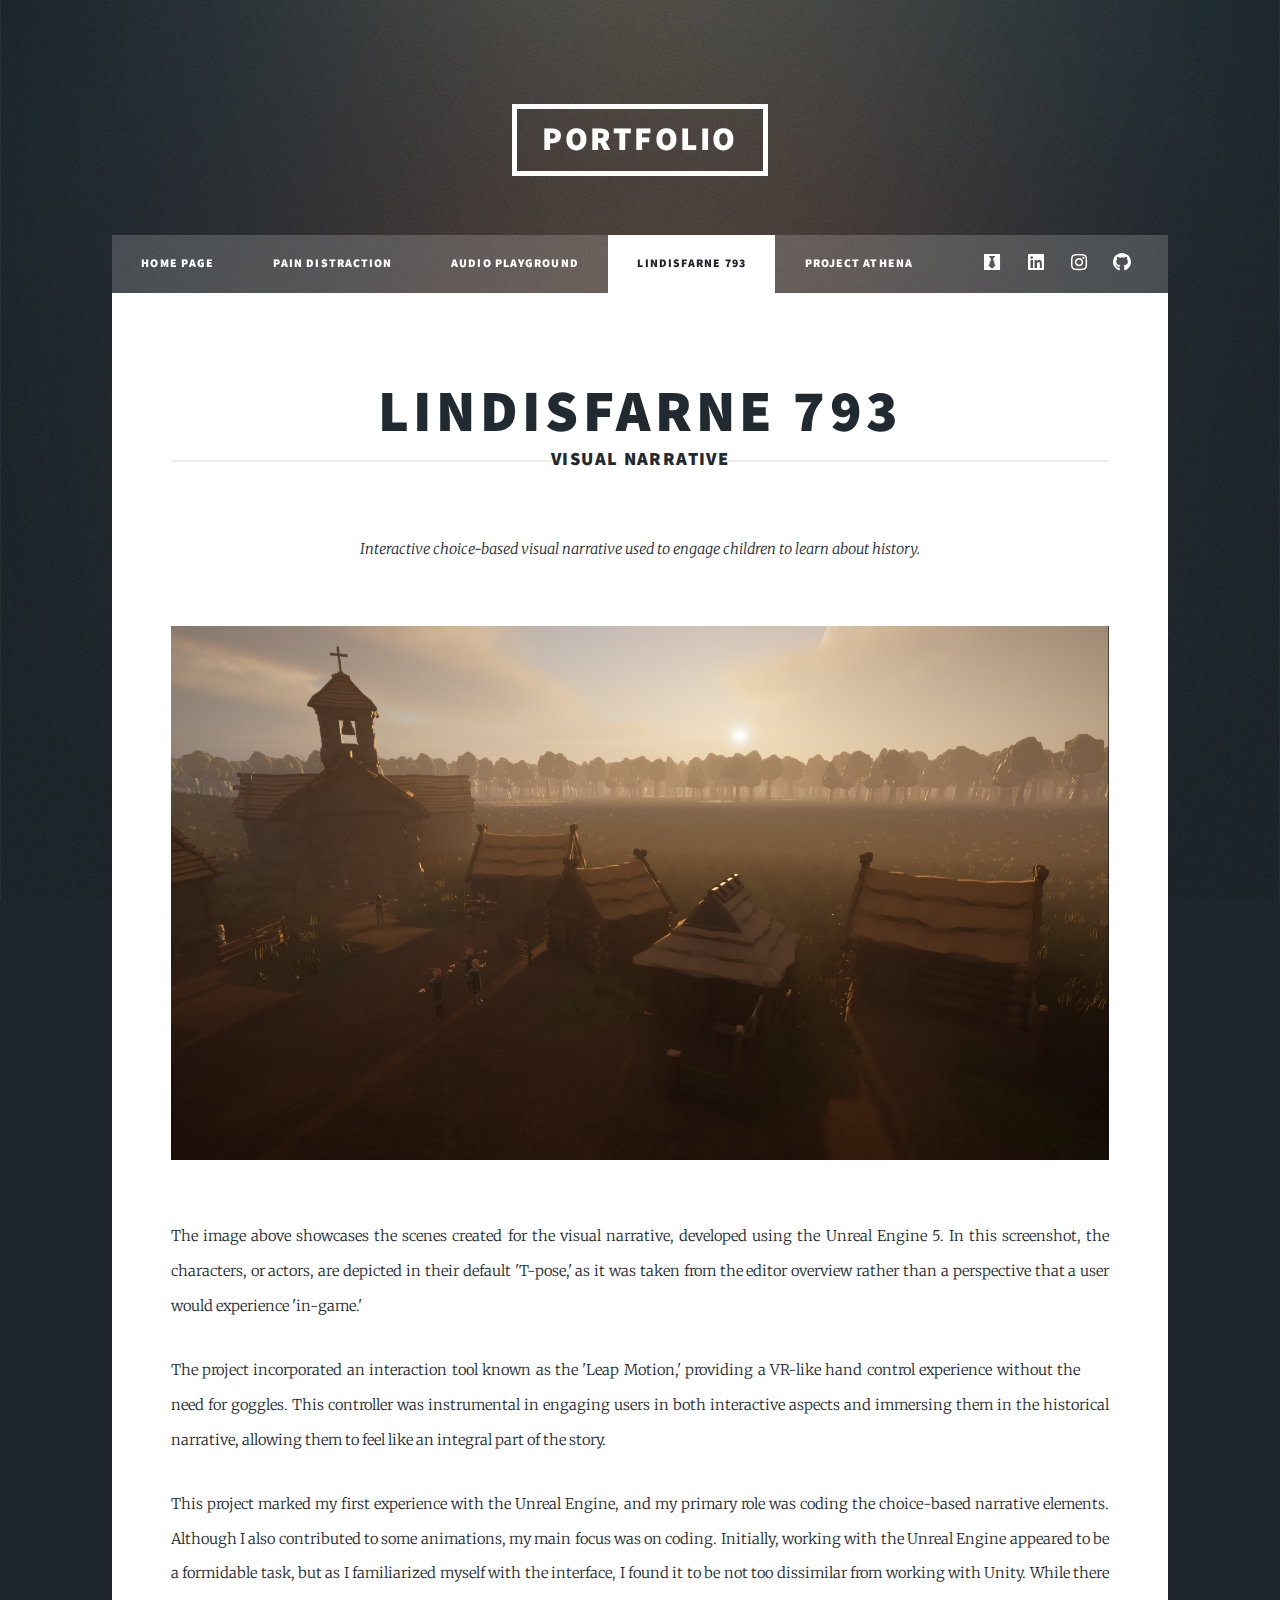
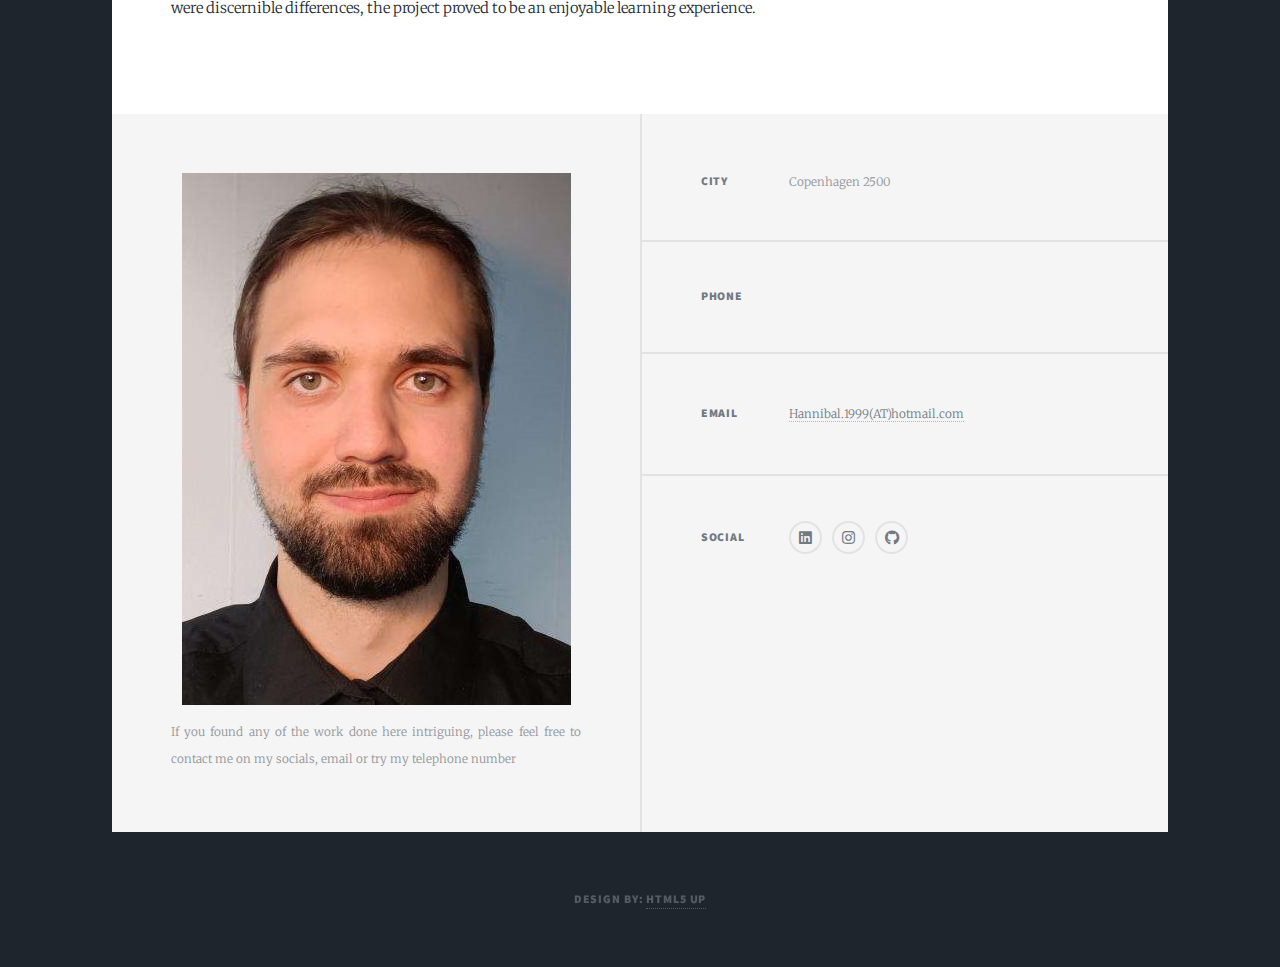
==== commit 6a401fb3: "Update Lindisfarne 793.html" ====
--- a/Lindisfarne 793.html
+++ b/Lindisfarne 793.html
@@ -83,15 +83,15 @@
 						<section class="split contact" id="contact">
 							<section class="alt">
 								<h3>City</h3>
-								<p>Hillerød 3400</p>
+								<p>Copenhagen 2500</p>
 							</section>
 							<section>
 								<h3>Phone</h3>
-								<p><a href="#">+45 27 64 07 64</a></p>
+								<p><a href="#"></a></p>
 							</section>
 							<section>
 								<h3>Email</h3>
-								<p><a href="#">Hannibal.1999@hotmail.com</a></p>
+								<p><a href="#">Hannibal.1999(AT)hotmail.com</a></p>
 							</section>
 							<section>
 								<h3>Social</h3>
@@ -121,4 +121,4 @@
 			<script src="assets/js/main.js"></script>
 
 	</body>
-</html>+</html>
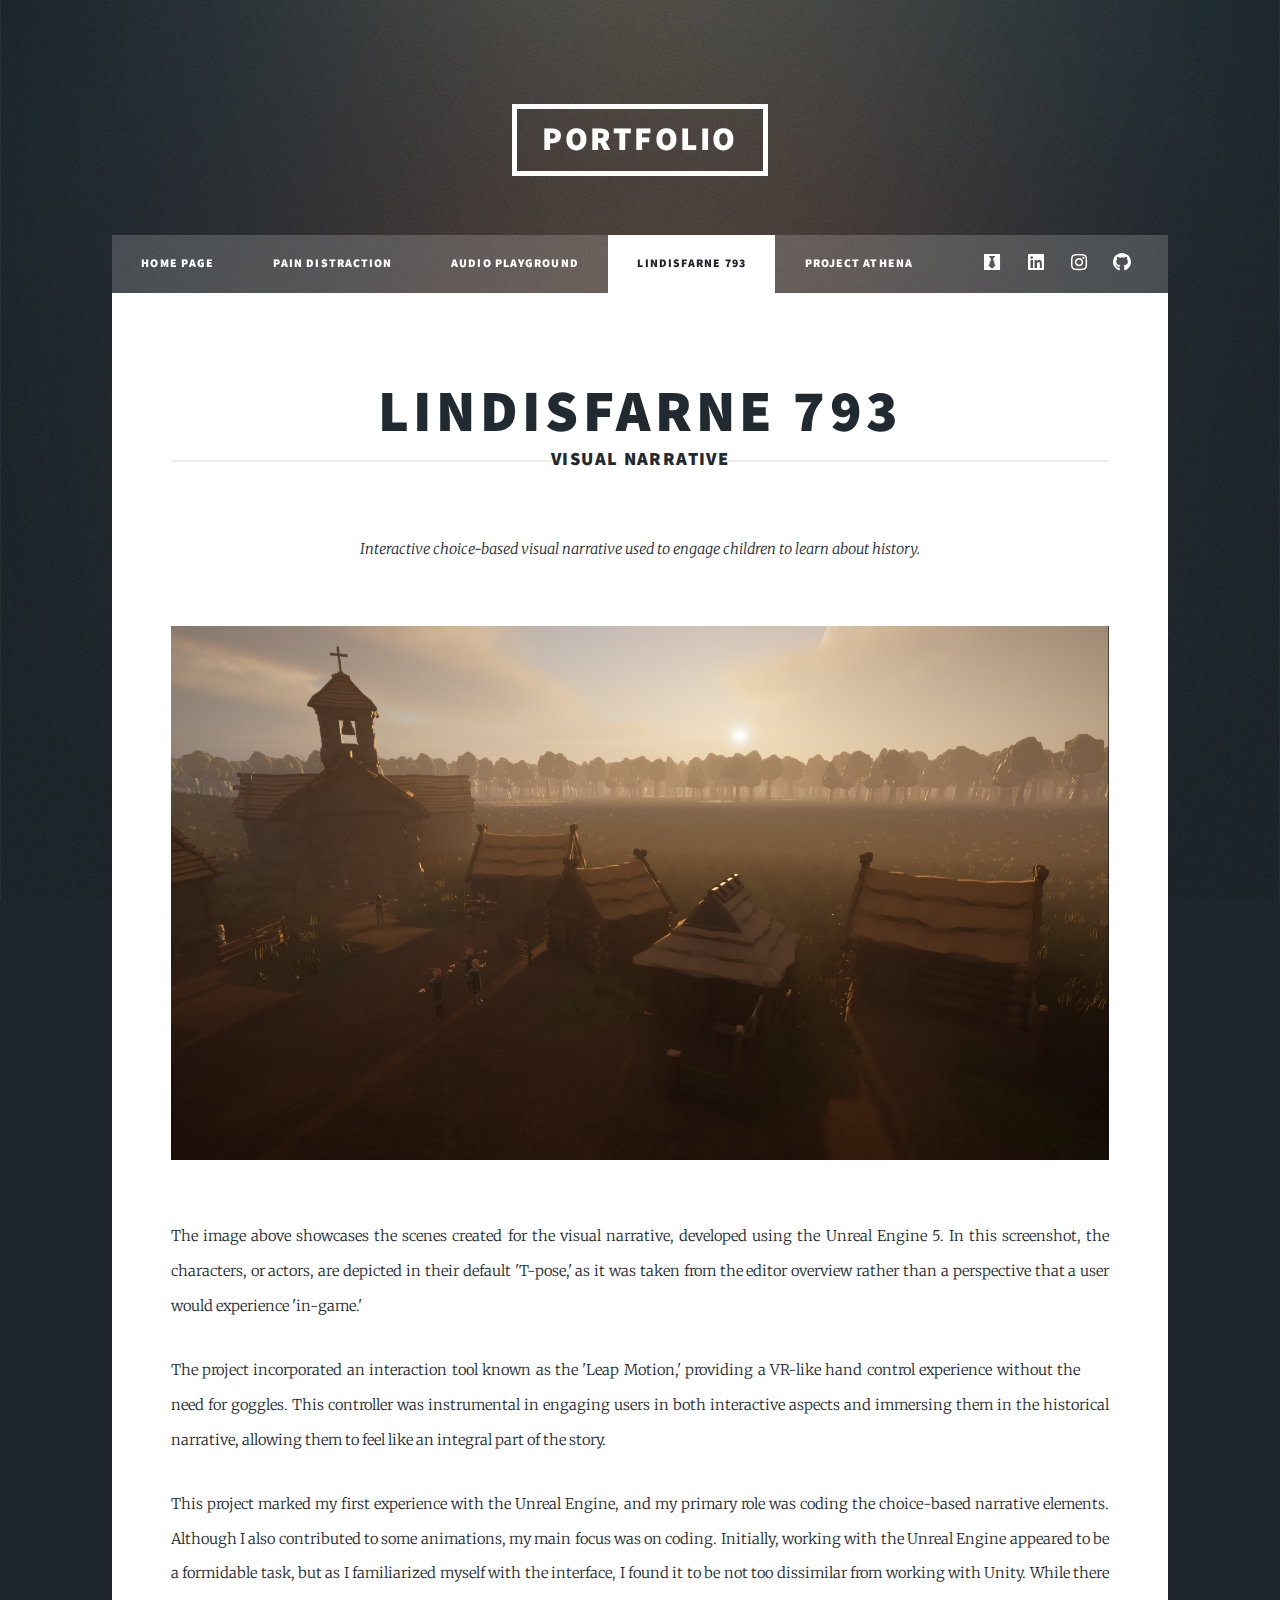
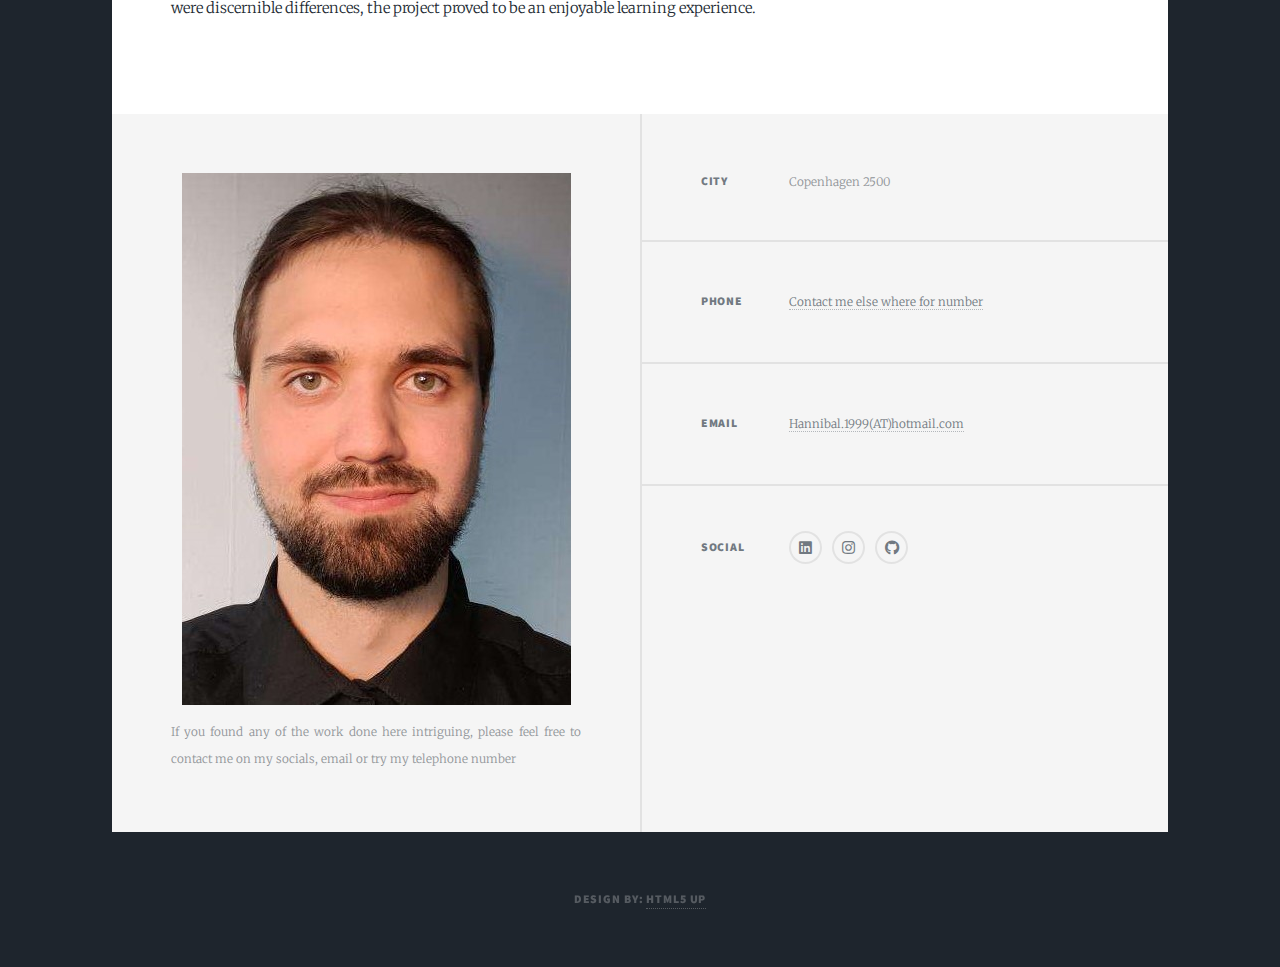
==== commit 5066223f: "Update Lindisfarne 793.html" ====
--- a/Lindisfarne 793.html
+++ b/Lindisfarne 793.html
@@ -87,7 +87,7 @@
 							</section>
 							<section>
 								<h3>Phone</h3>
-								<p><a href="#"></a></p>
+								<p><a href="#">Contact me else where for number</a></p>
 							</section>
 							<section>
 								<h3>Email</h3>
